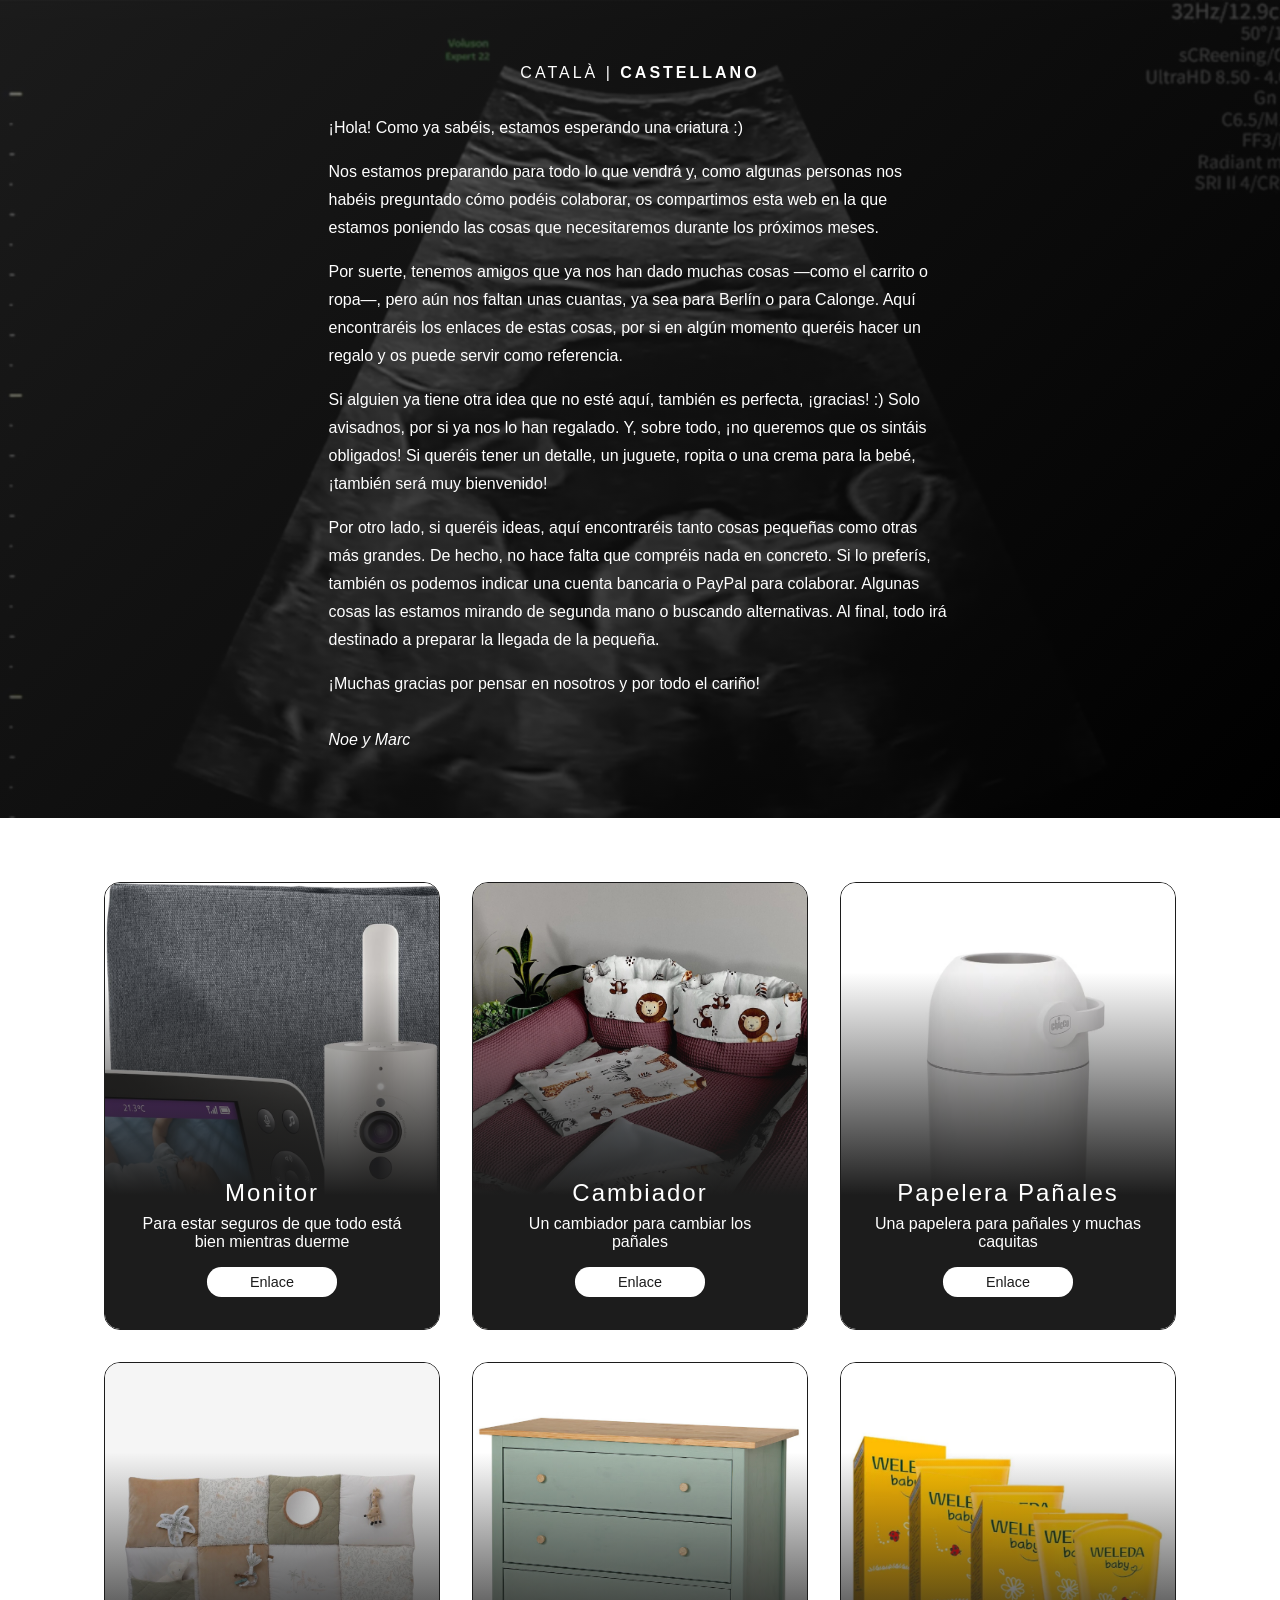
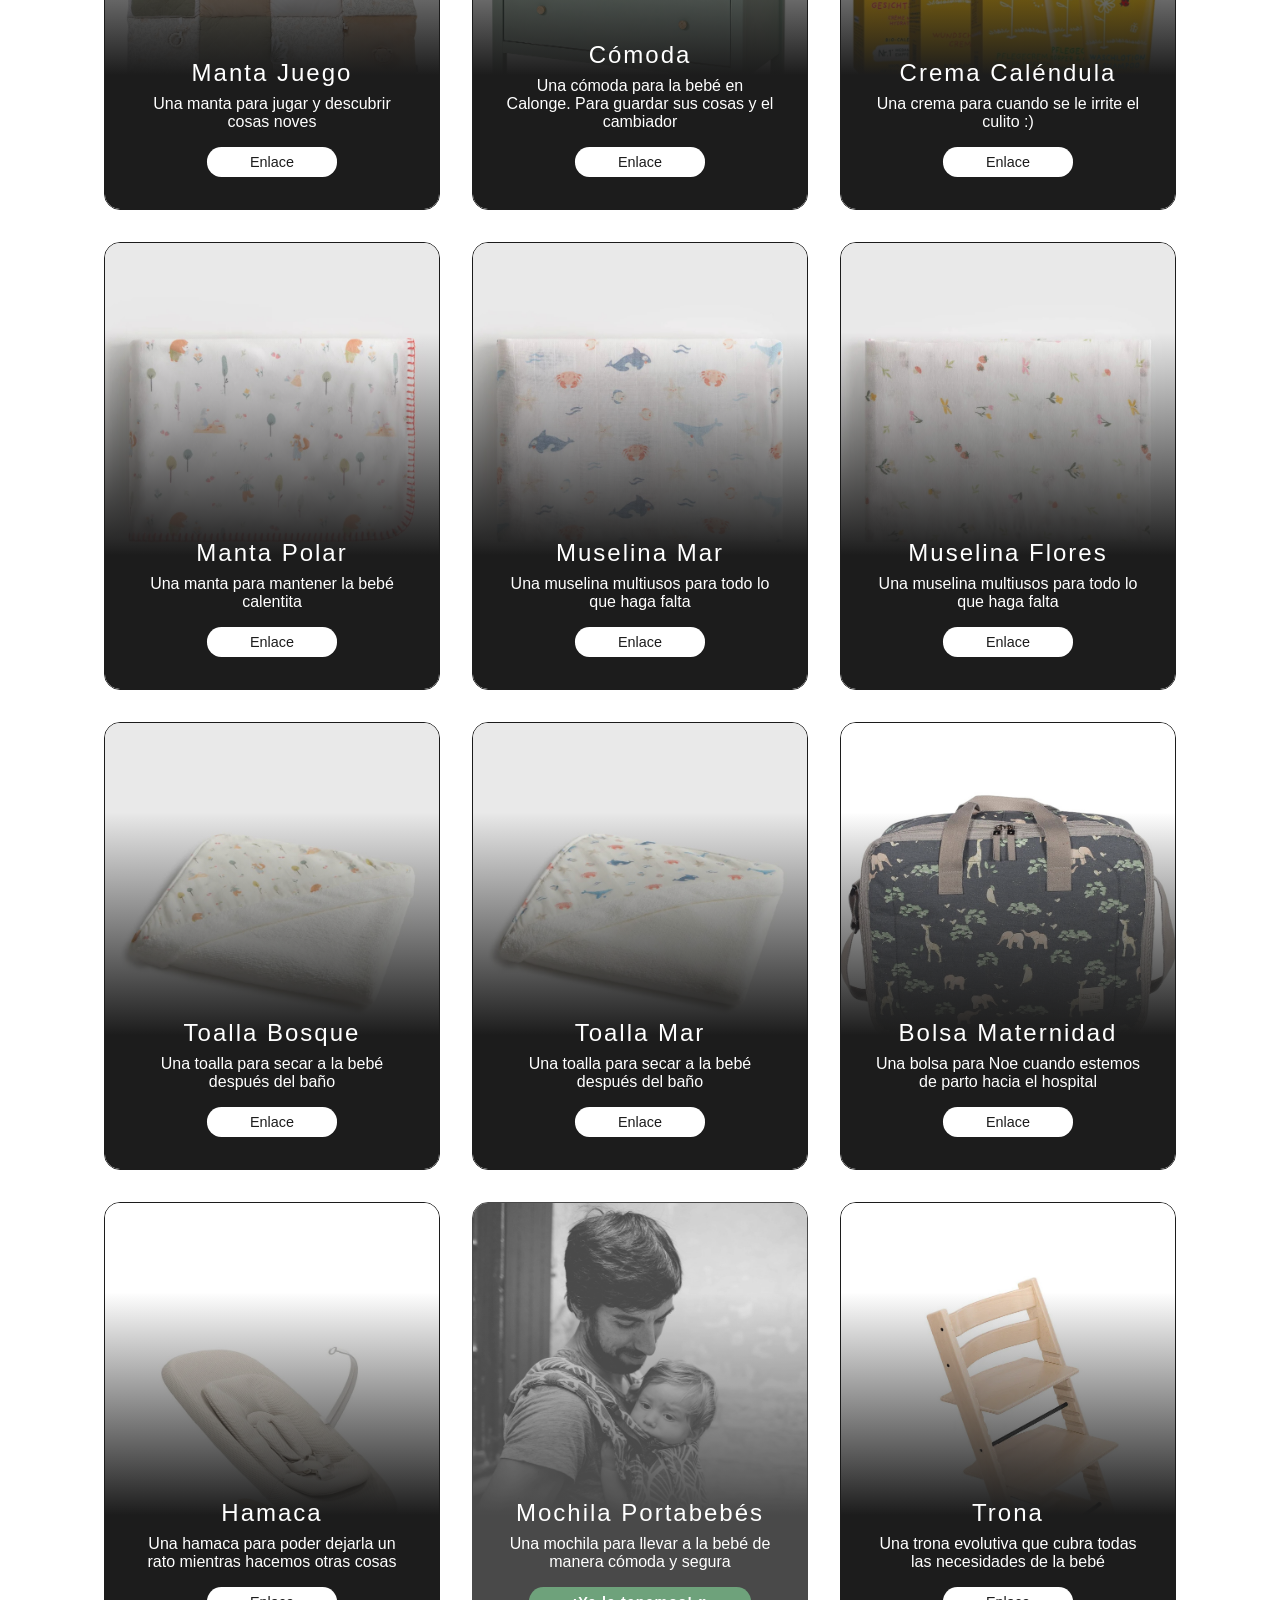
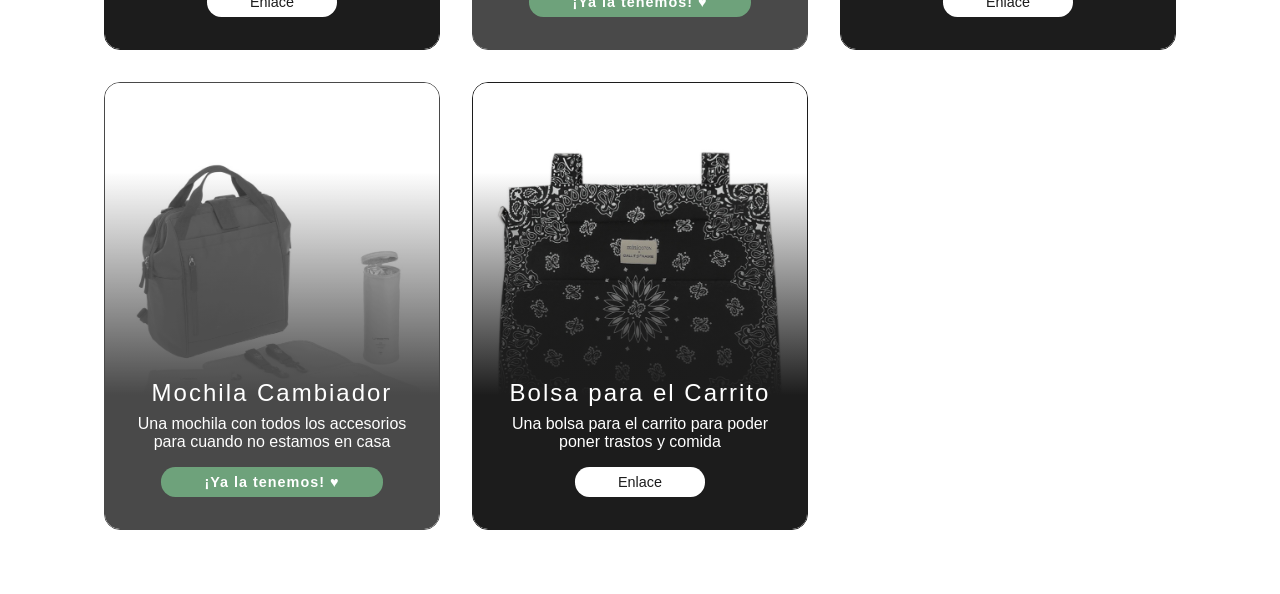
==== es.html @ ebcb917f "feat: tengui motxilla" ====
<!DOCTYPE html>
<html lang="es-ES">

<head>
  <meta charset="UTF-8">
  <meta name="viewport" content="width=device-width, initial-scale=1.0">

  <title>Noe & Marc</title>

  <link rel="stylesheet" href="style.css">
</head>

<body>

  <section class="entrada">
    <div class="text">
      <div class="idioma">
        <a href="index.html">Català</a> |
        <a class="active" href="es.html">Castellano</a>
      </div>
      <p>¡Hola! Como ya sabéis, estamos esperando una criatura :)</p>
      <p>Nos estamos preparando para todo lo que vendrá y, como algunas personas nos habéis preguntado cómo podéis
        colaborar, os compartimos esta web en la que estamos poniendo las cosas que necesitaremos durante los próximos
        meses.</p>
      <p>Por suerte, tenemos amigos que ya nos han dado muchas cosas —como el carrito o ropa—, pero aún nos faltan unas
        cuantas, ya sea para Berlín o para Calonge. Aquí encontraréis los enlaces de estas cosas, por si en algún
        momento queréis hacer un regalo y os puede servir como referencia.</p>
      <p>Si alguien ya tiene otra idea que no esté aquí, también es perfecta, ¡gracias! :) Solo avisadnos, por si ya nos
        lo han regalado. Y, sobre todo, ¡no queremos que os sintáis obligados! Si queréis tener un detalle, un juguete,
        ropita o una crema para la bebé, ¡también será muy bienvenido!</p>
      <p>Por otro lado, si queréis ideas, aquí encontraréis tanto cosas pequeñas como otras más grandes. De hecho, no
        hace falta que compréis nada en concreto. Si lo preferís, también os podemos indicar una cuenta bancaria o
        PayPal para colaborar. Algunas cosas las estamos mirando de segunda mano o buscando alternativas. Al final, todo
        irá destinado a preparar la llegada de la pequeña.</p>
      <p>¡Muchas gracias por pensar en nosotros y por todo el cariño!</p>
      <p>Noe y Marc</p>
    </div>
  </section>

  <section class="productes">

    <div class="tarjeta">
      <img alt="monitor" src="img/monitor.jpg">
      <div class="overlay">
        <h3>Monitor</h3>
        <p>Para estar seguros de que todo está bien mientras duerme</p>
        <a target="_blank" href="https://www.philips.de/c-p/SCD973_26/premium-verbunden-baby-monitor-verbunden">Enlace</a>
      </div>
    </div>

    <div class="tarjeta">
      <img alt="cambiador" src="img/canviadorb.jpg">
      <div class="overlay">
        <h3>Cambiador</h3>
        <p>Un cambiador para cambiar los pañales</p>
        <a target="_blank" href="https://sleepesheep.com/products/changing-mat-set-of-6-elements-zoo-and-blueberry?variant=53112164974925">Enlace</a>
      </div>
    </div>

    <div class="tarjeta">
      <img alt="papelera pañales" src="img/panyals.jpg">
      <div class="overlay">
        <h3>Papelera Pañales</h3>
        <p>Una papelera para pañales y muchas caquitas</p>
        <a target="_blank"
          href="https://www.babyone.de/windeleimer/chicco/windeleimer-odour-off-white/2000572473408.html?StoreID=80">Enlace</a>
      </div>
    </div>

    <div class="tarjeta">
      <img alt="manta juego" src="img/joc.jpg">
      <div class="overlay">
        <h3>Manta Juego</h3>
        <p>Una manta para jugar y descubrir cosas noves</p>
        <a target="_blank" href="https://www.vertbaudet.de/baby-activity-decke-beige-babylon.htm?ProductId=341004136&FiltreCouleur=0821">Enlace</a>
      </div>
    </div>

    <div class="tarjeta">
      <img alt="hemnes" src="img/hemnes.jpg">
      <div class="overlay">
        <h3>Cómoda</h3>
        <p>Una cómoda para la bebé en Calonge. Para guardar sus cosas y el cambiador</p>
        <a target="_blank" href="https://www.ikea.com/es/es/p/hemnes-comoda-3-cajones-verde-grisaceo-tinte-marron-claro-70610738/#content">Enlace</a>
      </div>
    </div>

    <div class="tarjeta">
      <img alt="crema" src="img/crema.jpg">
      <div class="overlay">
        <h3>Crema Caléndula</h3>
        <p>Una crema para cuando se le irrite el culito :)</p>
        <a target="_blank" href="https://www.shop-apotheke.com/baby/8115204/weleda-baby-gesichtscreme-calendula-weleda-baby-wundschutzcreme-calendula-weleda-baby-waschlotion-shampoo-calendula-weleda-baby-pflegecreme-calendula-koerper-gesicht.htm?offerId=COM08115204">Enlace</a>
      </div>
    </div>

    <div class="tarjeta">
      <img alt="manta" src="img/manta.jpg">
      <div class="overlay">
        <h3>Manta Polar</h3>
        <p>Una manta para mantener la bebé calentita</p>
        <a target="_blank" href="https://www.textura-interiors.com/products/plaids-poliester-wopi-blanco-bebe-cama">Enlace</a>
      </div>
    </div>

    <div class="tarjeta">
      <img alt="muselina mar" src="img/muselinamar.jpg">
      <div class="overlay">
        <h3>Muselina Mar</h3>
        <p>Una muselina multiusos para todo lo que haga falta</p>
        <a target="_blank" href="https://www.textura-interiors.com/products/plaids-algodon-sealumu-blanco-bebe-cama">Enlace</a>
      </div>
    </div>

    <div class="tarjeta">
      <img alt="muselina flores" src="img/muselinaflors.jpg">
      <div class="overlay">
        <h3>Muselina Flores</h3>
        <p>Una muselina multiusos para todo lo que haga falta</p>
        <a target="_blank" href="https://www.textura-interiors.com/products/plaids-algodon-wopimu-blanco-bebe-cama">Enlace</a>
      </div>
    </div>

    <div class="tarjeta">
      <img alt="toalla bosque" src="img/tovallolabosc.jpg">
      <div class="overlay">
        <h3>Toalla Bosque</h3>
        <p>Una toalla para secar a la bebé después del baño</p>
        <a target="_blank" href="https://www.textura-interiors.com/products/toalla-bano-algodon-wopi-blanco-bebe-bano">Enlace</a>
      </div>
    </div>

    <div class="tarjeta">
      <img alt="toalla mar" src="img/tovallola.jpg">
      <div class="overlay">
        <h3>Toalla Mar</h3>
        <p>Una toalla para secar a la bebé después del baño</p>
        <a target="_blank" href="https://www.textura-interiors.com/products/toalla-bano-algodon-sealu-blanco-bebe-bano">Enlace</a>
      </div>
    </div>

    <div class="tarjeta">
      <img alt="bolsa maternidad" src="img/maternitat.jpg">
      <div class="overlay">
        <h3>Bolsa Maternidad</h3>
        <p>Una bolsa para Noe cuando estemos de parto hacia el hospital</p>
        <a target="_blank" href="https://www.amazon.es/Walking-maternidad-Organizador-necesiten-36294/dp/B09R4XDYML">Enlace</a>
      </div>
    </div>

    <div class="tarjeta">
      <img alt="hamaca" src="img/gronxador.jpg">
      <div class="overlay">
        <h3>Hamaca</h3>
        <p>Una hamaca para poder dejarla un rato mientras hacemos otras cosas</p>
        <a target="_blank" href="https://www.stokke.com/DEU/de-de/babywippe/yoga-baby-bouncer-swing.html">Enlace</a>
      </div>
    </div>

    <div class="tarjeta tengui">
      <img alt="mochila" src="img/motxilla.jpg">
      <div class="overlay">
        <h3>Mochila Portabebés</h3>
        <p>Una mochila para llevar a la bebé de manera cómoda y segura</p>
        <!-- <a target="_blank" href="https://kangura.com/es/tienda-online/mochilas/mochila-evolutiva-portabebe-neko-smart-baby/mocha-lino">Enlace</a> -->
        <span class="banner">¡Ya la tenemos! ♥</span>
      </div>
    </div>

    <div class="tarjeta">
      <img alt="trona" src="img/cadira.jpg">
      <div class="overlay">
        <h3>Trona</h3>
        <p>Una trona evolutiva que cubra todas las necesidades de la bebé</p>
        <a target="_blank" href="https://www.stokke.com/DEU/de-de/hochstuehle/tripp-trapp/1001.html">Enlace</a>
      </div>
    </div>

    <div class="tarjeta tengui">
      <img alt="cambiador" src="img/canviador.jpg">
      <div class="overlay">
        <h3>Mochila Cambiador</h3>
        <p>Una mochila con todos los accesorios para cuando no estamos en casa</p>
        <!-- <a target="_blank" href="https://www.laessig-fashion.de/wickelrucksack-goldie-up-green-label-schwarz">Enlace</a> -->
        <span class="banner">¡Ya la tenemos! ♥</span>
      </div>
    </div>

    <div class="tarjeta">
      <img alt="bolsa" src="img/bossa.jpg">
      <div class="overlay">
        <h3>Bolsa para el Carrito</h3>
        <p>Una bolsa para el carrito para poder poner trastos y comida</p>
        <a target="_blank" href="https://minicoton.com/ca/collections/icona/products/bossa-icon-negra-3?variant=45215383224510">Enlace</a>
      </div>
    </div>

  </section>

</body>

</html>
---- style.css ----
/* ---------- document ---------- */

* {
  box-sizing: border-box;
  margin: 0;
  padding: 0;
}

/* ---------- cos ---------- */

body {
  font-family: 'Roboto Mono', sans-serif;
  color: #fff;
}

/* ---------- seccions ---------- */

.entrada {
  position: relative;
  min-height: 50vh;
  padding: 2em;
  background-image: url('img/ultraschall.jpg');
  background-position: center;
  background-attachment: fixed;
  background-repeat: no-repeat;
  background-size: cover;
}

@media (min-width: 768px) {
  .entrada {
    padding: 4em;
  }
}

.entrada::before {
  position: absolute;
  top: 0;
  left: 0;
  right: 0;
  bottom: 0;
  content: '';
  background: linear-gradient(135deg, rgba(45, 45, 45, 0.6) 0%, rgba(0, 0, 0, 0.9) 100%);
}

.productes {
  max-width: 1200px;
  padding: 2em;
  display: grid;
  grid-template-columns: repeat(auto-fit, minmax(250px, 1fr));
  margin: 0 auto;
  gap: 2em;
}

@media (min-width: 768px) {
  .productes {
    padding: 4em;
  }
}

/* ---------- idioma ---------- */

.idioma {
  position: relative;
  margin-bottom: 2rem;
  text-align: center;
  letter-spacing: 3px;
  text-transform: uppercase;
}

.idioma a {
  color: #fff;
  text-decoration: none;
  transition: opacity 0.2s ease;
}

.idioma a:hover {
  opacity: 0.7;
}

.active {
  text-decoration: underline;
  font-weight: bold;
}

/* ---------- entrada ---------- */

.text {
  max-width: 70ch;
  margin: 0 auto;
}

.entrada p {
  position: relative;
  margin-bottom: 1rem;
  line-height: 1.75;
}

.entrada p:last-child {
  margin-top: 1.75rem;
  margin-bottom: 0;
  font-style: italic;
}

/* ---------- tarjeta ---------- */

.tarjeta {
  position: relative;
  overflow: hidden;
  border-radius: 1em;
  border: 1px solid #1c1c1c;
  aspect-ratio: 3 / 4;
}

.tarjeta img{
  width: 100%;
  height: 100%;
  object-fit: cover;
  transition: transform 0.5s ease;
}

.tarjeta:hover img {
  transform: scale(1.05);
}

/* ---------- overlay ---------- */

.overlay {
  height: 100%;
  width: 100%;
  background: linear-gradient(transparent 20%, #1c1c1c 70%);
  position: absolute;
  top: 0;
  display: flex;
  align-items: center;
  justify-content: flex-end;
  flex-direction: column;
  padding: 2em;
  text-align: center;
}

.overlay h3 {
  font-weight: 500;
  margin-bottom: .5rem;
  font-size: 1.5rem;
  letter-spacing: 2px;
}

.overlay p {
  margin-bottom: 1rem;
}

.overlay a {
  color: #1c1c1c;
  text-decoration: none;
  font-size: .9rem;
  background: #fff;
  border-radius: 1em;
  padding: .5em 3em;
  transition: background-color 0.3s ease, transform 0.2s ease;
}

.overlay a:hover {
  background-color: #e0e0e0;
  transform: translateY(-2px);
}

/* ---------- tengui ---------- */

.tarjeta.tengui {
  opacity: 0.8;
}

.tarjeta.tengui img {
  filter: grayscale(100%);
}

.tarjeta.tengui:hover img {
  transform: none; 
}

.overlay .banner {
  color: #fff;
  font-size: .9rem;
  background: #4a8c5b;
  border-radius: 1em;
  padding: .5em 3em;
  font-weight: bold;
  letter-spacing: 1px;
  cursor: default;
}
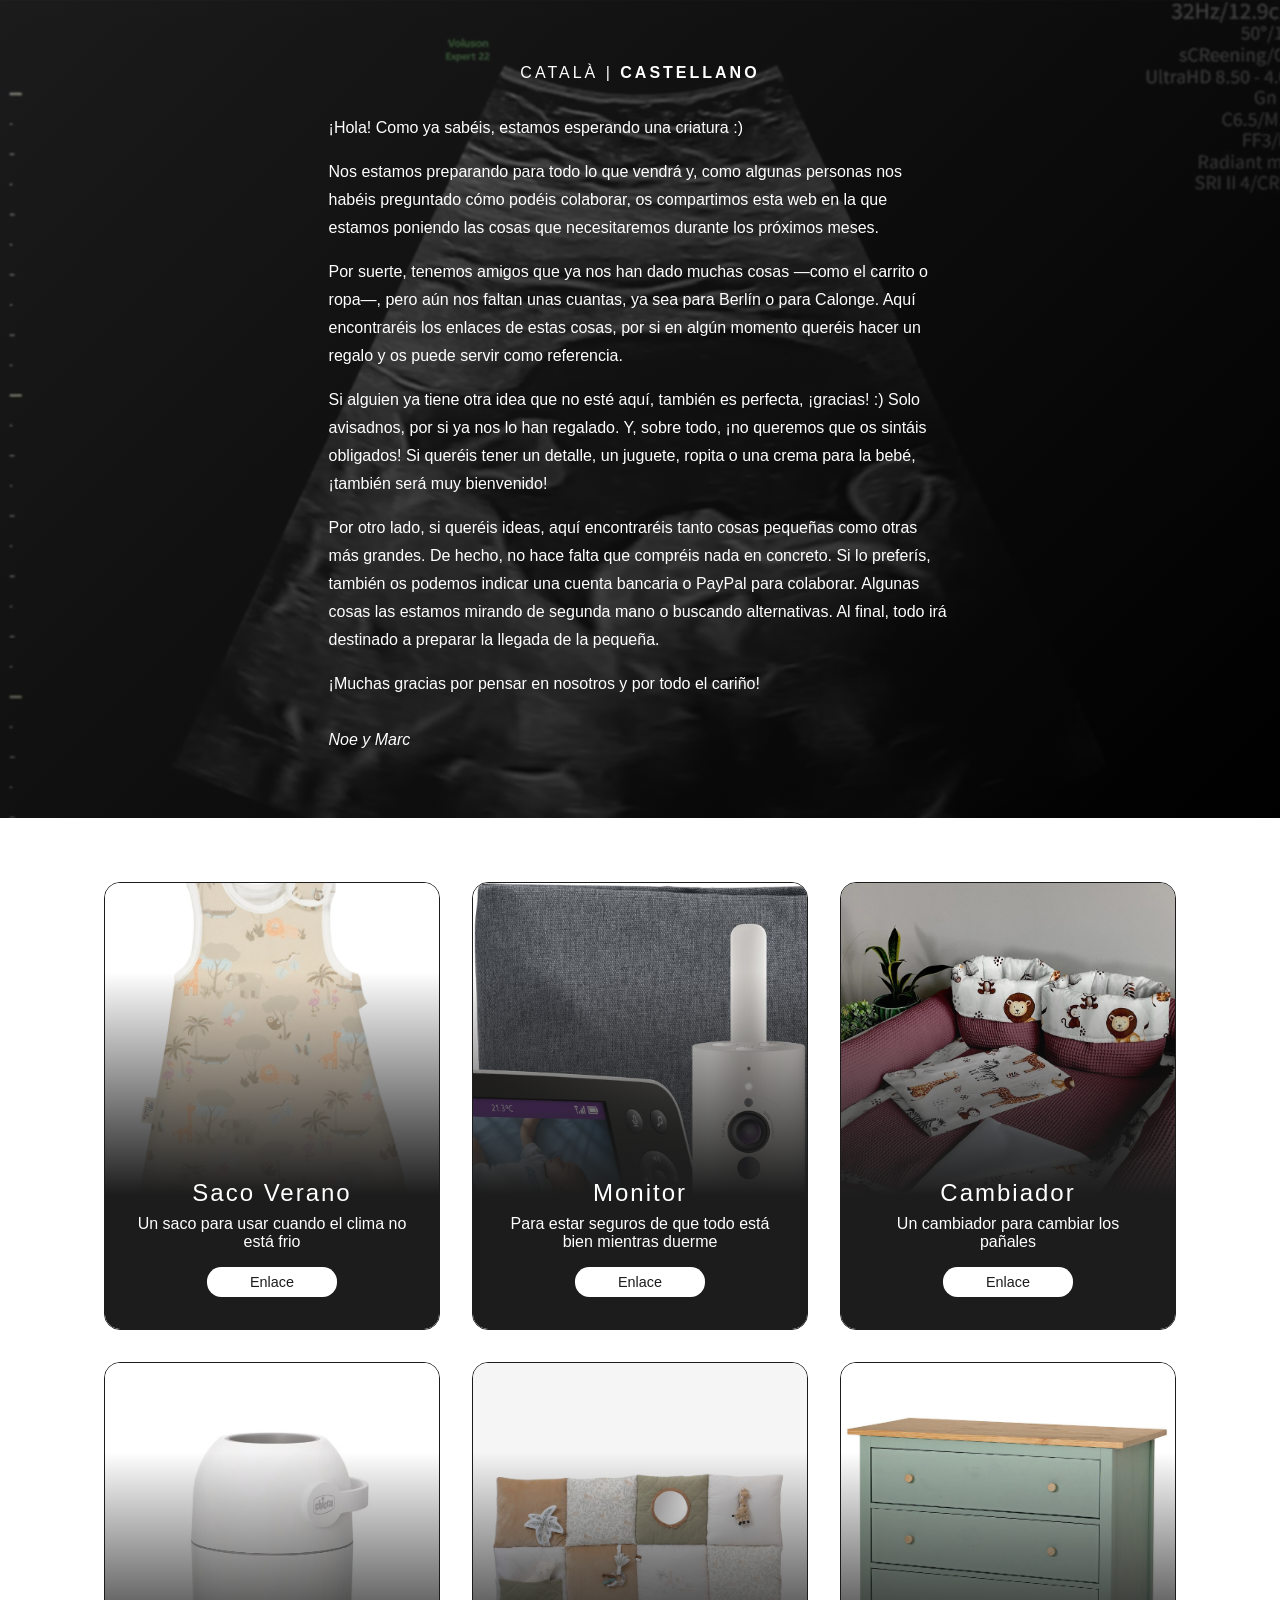
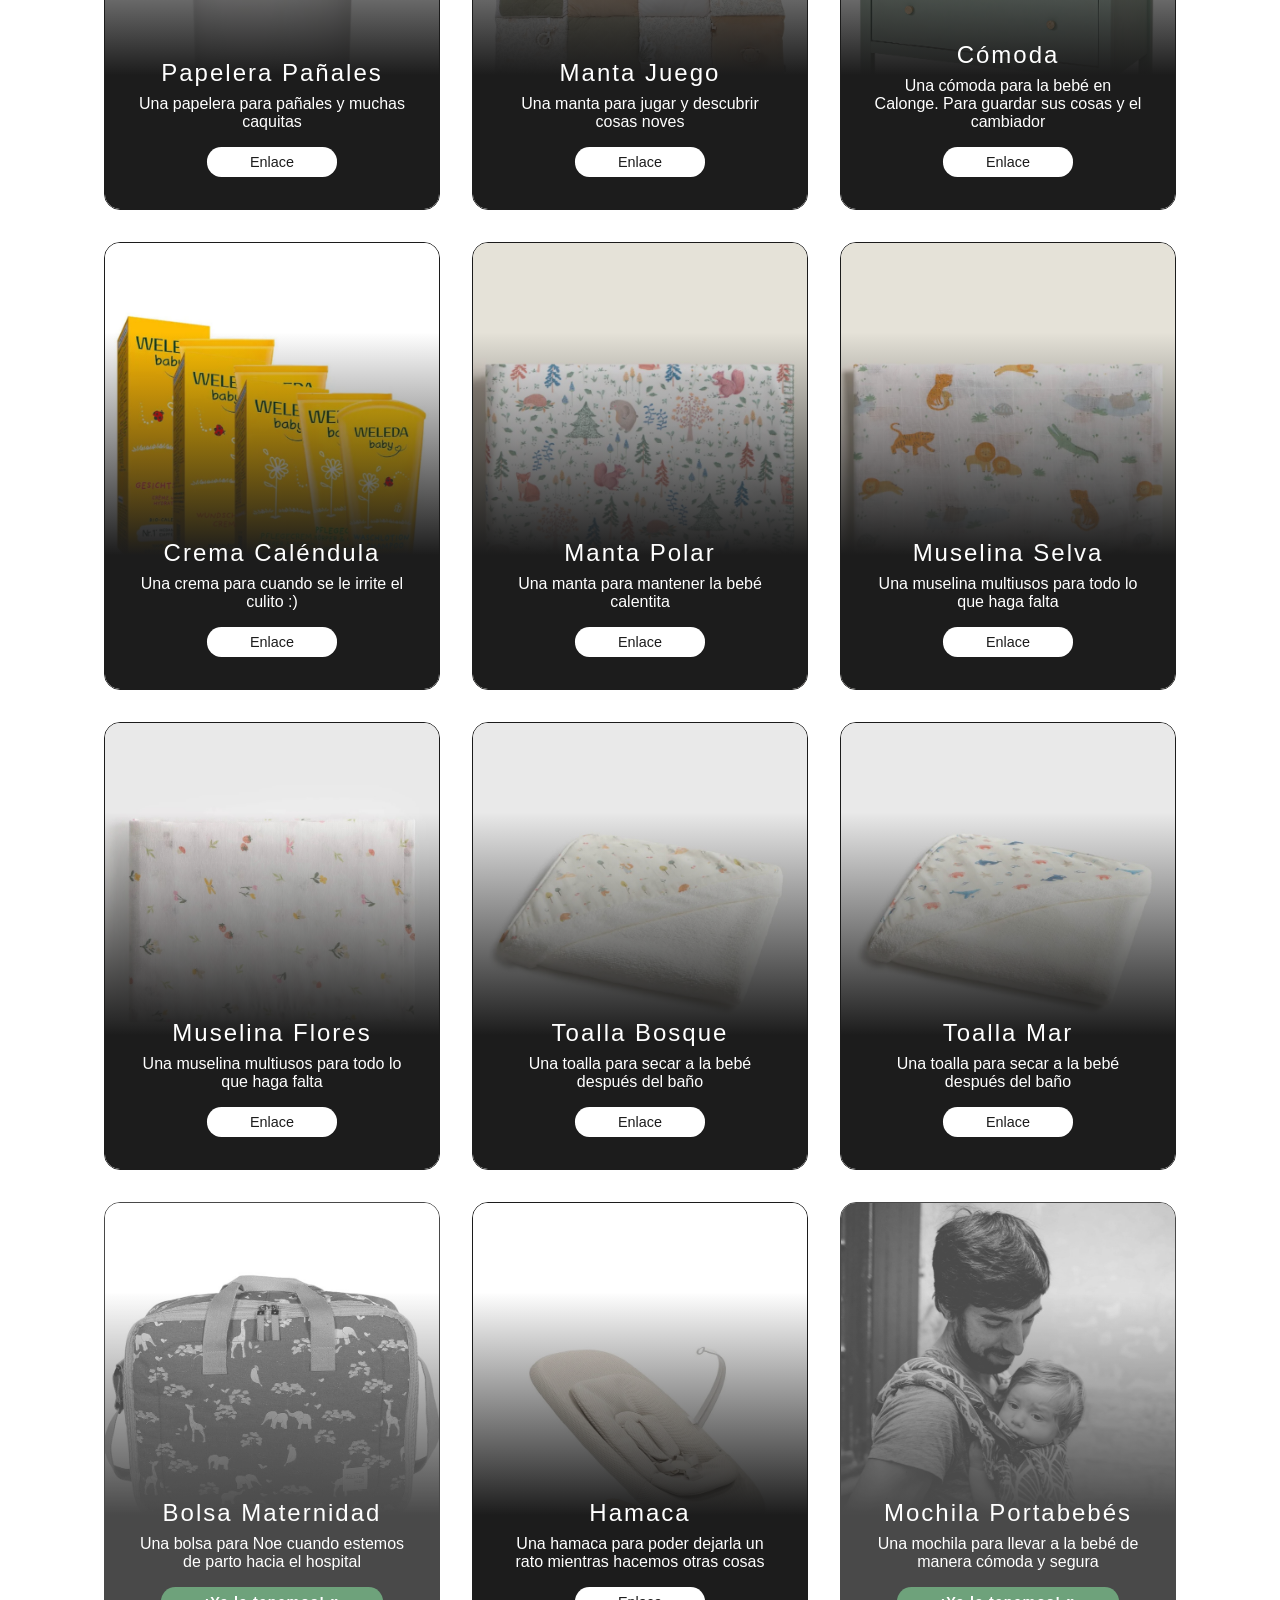
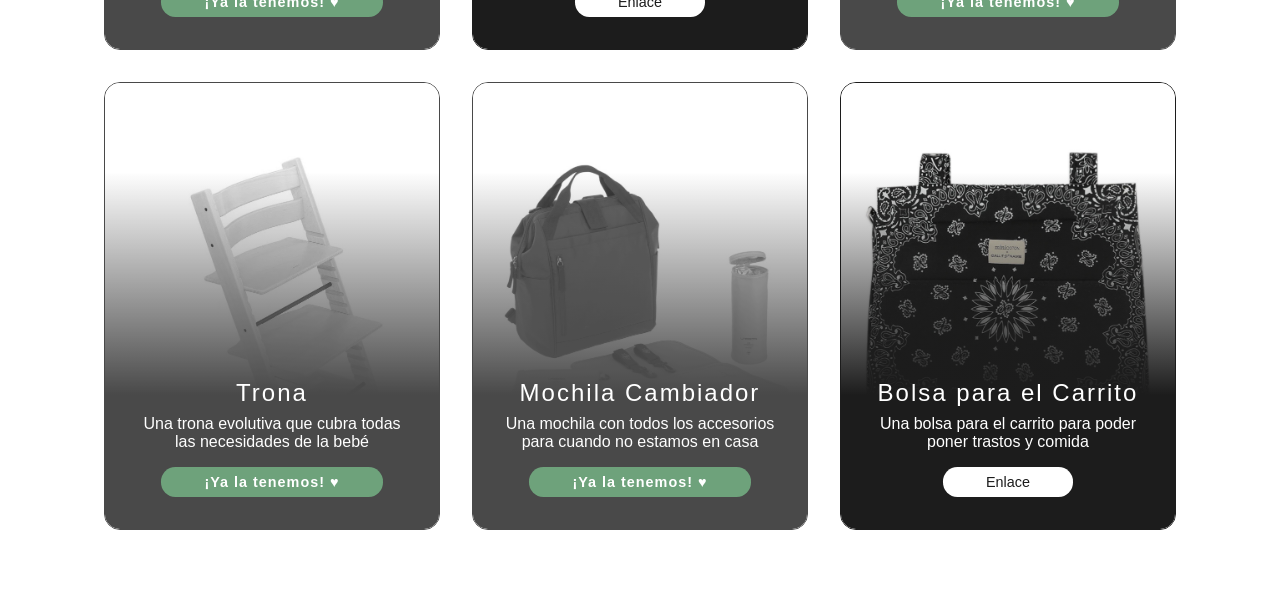
==== commit 9c150f62: "feat: afegeix sac" ====
--- a/es.html
+++ b/es.html
@@ -40,11 +40,21 @@
   <section class="productes">
 
     <div class="tarjeta">
+      <img alt="monitor" src="img/sac.jpg">
+      <div class="overlay">
+        <h3>Saco Verano</h3>
+        <p>Un saco para usar cuando el clima no está frio</p>
+        <a target="_blank" href="https://www.alvi.de/products/baby-maxime-jungle?variant=51499314282837">Enlace</a>
+      </div>
+    </div>
+
+    <div class="tarjeta">
       <img alt="monitor" src="img/monitor.jpg">
       <div class="overlay">
         <h3>Monitor</h3>
         <p>Para estar seguros de que todo está bien mientras duerme</p>
-        <a target="_blank" href="https://www.philips.de/c-p/SCD973_26/premium-verbunden-baby-monitor-verbunden">Enlace</a>
+        <a target="_blank"
+          href="https://www.philips.de/c-p/SCD973_26/premium-verbunden-baby-monitor-verbunden">Enlace</a>
       </div>
     </div>
 
@@ -53,7 +63,8 @@
       <div class="overlay">
         <h3>Cambiador</h3>
         <p>Un cambiador para cambiar los pañales</p>
-        <a target="_blank" href="https://sleepesheep.com/products/changing-mat-set-of-6-elements-zoo-and-blueberry?variant=53112164974925">Enlace</a>
+        <a target="_blank"
+          href="https://sleepesheep.com/products/changing-mat-set-of-6-elements-zoo-and-blueberry?variant=53112164974925">Enlace</a>
       </div>
     </div>
 
@@ -72,7 +83,8 @@
       <div class="overlay">
         <h3>Manta Juego</h3>
         <p>Una manta para jugar y descubrir cosas noves</p>
-        <a target="_blank" href="https://www.vertbaudet.de/baby-activity-decke-beige-babylon.htm?ProductId=341004136&FiltreCouleur=0821">Enlace</a>
+        <a target="_blank"
+          href="https://www.vertbaudet.de/baby-activity-decke-beige-babylon.htm?ProductId=341004136&FiltreCouleur=0821">Enlace</a>
       </div>
     </div>
 
@@ -81,7 +93,8 @@
       <div class="overlay">
         <h3>Cómoda</h3>
         <p>Una cómoda para la bebé en Calonge. Para guardar sus cosas y el cambiador</p>
-        <a target="_blank" href="https://www.ikea.com/es/es/p/hemnes-comoda-3-cajones-verde-grisaceo-tinte-marron-claro-70610738/#content">Enlace</a>
+        <a target="_blank"
+          href="https://www.ikea.com/es/es/p/hemnes-comoda-3-cajones-verde-grisaceo-tinte-marron-claro-70610738/#content">Enlace</a>
       </div>
     </div>
 
@@ -90,7 +103,8 @@
       <div class="overlay">
         <h3>Crema Caléndula</h3>
         <p>Una crema para cuando se le irrite el culito :)</p>
-        <a target="_blank" href="https://www.shop-apotheke.com/baby/8115204/weleda-baby-gesichtscreme-calendula-weleda-baby-wundschutzcreme-calendula-weleda-baby-waschlotion-shampoo-calendula-weleda-baby-pflegecreme-calendula-koerper-gesicht.htm?offerId=COM08115204">Enlace</a>
+        <a target="_blank"
+          href="https://www.shop-apotheke.com/baby/8115204/weleda-baby-gesichtscreme-calendula-weleda-baby-wundschutzcreme-calendula-weleda-baby-waschlotion-shampoo-calendula-weleda-baby-pflegecreme-calendula-koerper-gesicht.htm?offerId=COM08115204">Enlace</a>
       </div>
     </div>
 
@@ -99,16 +113,18 @@
       <div class="overlay">
         <h3>Manta Polar</h3>
         <p>Una manta para mantener la bebé calentita</p>
-        <a target="_blank" href="https://www.textura-interiors.com/products/plaids-poliester-wopi-blanco-bebe-cama">Enlace</a>
+        <a target="_blank"
+          href="https://www.textura-interiors.com/products/plaids-poliester-bosqui-blanco-bebe-cama">Enlace</a>
       </div>
     </div>
 
     <div class="tarjeta">
       <img alt="muselina mar" src="img/muselinamar.jpg">
       <div class="overlay">
-        <h3>Muselina Mar</h3>
+        <h3>Muselina Selva</h3>
         <p>Una muselina multiusos para todo lo que haga falta</p>
-        <a target="_blank" href="https://www.textura-interiors.com/products/plaids-algodon-sealumu-blanco-bebe-cama">Enlace</a>
+        <a target="_blank"
+          href="https://www.textura-interiors.com/products/plaids-algodon-junomu-blanco-bebe-cama">Enlace</a>
       </div>
     </div>
 
@@ -117,7 +133,8 @@
       <div class="overlay">
         <h3>Muselina Flores</h3>
         <p>Una muselina multiusos para todo lo que haga falta</p>
-        <a target="_blank" href="https://www.textura-interiors.com/products/plaids-algodon-wopimu-blanco-bebe-cama">Enlace</a>
+        <a target="_blank"
+          href="https://www.textura-interiors.com/products/plaids-algodon-wopimu-blanco-bebe-cama">Enlace</a>
       </div>
     </div>
 
@@ -126,7 +143,8 @@
       <div class="overlay">
         <h3>Toalla Bosque</h3>
         <p>Una toalla para secar a la bebé después del baño</p>
-        <a target="_blank" href="https://www.textura-interiors.com/products/toalla-bano-algodon-wopi-blanco-bebe-bano">Enlace</a>
+        <a target="_blank"
+          href="https://www.textura-interiors.com/products/toalla-bano-algodon-wopi-blanco-bebe-bano">Enlace</a>
       </div>
     </div>
 
@@ -135,16 +153,18 @@
       <div class="overlay">
         <h3>Toalla Mar</h3>
         <p>Una toalla para secar a la bebé después del baño</p>
-        <a target="_blank" href="https://www.textura-interiors.com/products/toalla-bano-algodon-sealu-blanco-bebe-bano">Enlace</a>
-      </div>
-    </div>
-
-    <div class="tarjeta">
+        <a target="_blank"
+          href="https://www.textura-interiors.com/products/toalla-bano-algodon-sealu-blanco-bebe-bano">Enlace</a>
+      </div>
+    </div>
+
+    <div class="tarjeta tengui">
       <img alt="bolsa maternidad" src="img/maternitat.jpg">
       <div class="overlay">
         <h3>Bolsa Maternidad</h3>
         <p>Una bolsa para Noe cuando estemos de parto hacia el hospital</p>
-        <a target="_blank" href="https://www.amazon.es/Walking-maternidad-Organizador-necesiten-36294/dp/B09R4XDYML">Enlace</a>
+        <!-- <a target="_blank" href="https://www.amazon.es/Walking-maternidad-Organizador-necesiten-36294/dp/B09R4XDYML">Enlace</a> -->
+        <span class="banner">¡Ya la tenemos! ♥</span>
       </div>
     </div>
 
@@ -167,12 +187,13 @@
       </div>
     </div>
 
-    <div class="tarjeta">
+    <div class="tarjeta tengui">
       <img alt="trona" src="img/cadira.jpg">
       <div class="overlay">
         <h3>Trona</h3>
         <p>Una trona evolutiva que cubra todas las necesidades de la bebé</p>
-        <a target="_blank" href="https://www.stokke.com/DEU/de-de/hochstuehle/tripp-trapp/1001.html">Enlace</a>
+        <!-- <a target="_blank" href="https://www.stokke.com/DEU/de-de/hochstuehle/tripp-trapp/1001.html">Enlace</a> -->
+        <span class="banner">¡Ya la tenemos! ♥</span>
       </div>
     </div>
 
@@ -191,7 +212,8 @@
       <div class="overlay">
         <h3>Bolsa para el Carrito</h3>
         <p>Una bolsa para el carrito para poder poner trastos y comida</p>
-        <a target="_blank" href="https://minicoton.com/ca/collections/icona/products/bossa-icon-negra-3?variant=45215383224510">Enlace</a>
+        <a target="_blank"
+          href="https://minicoton.com/ca/collections/icona/products/bossa-icon-negra-3?variant=45215383224510">Enlace</a>
       </div>
     </div>
 
@@ -199,4 +221,4 @@
 
 </body>
 
-</html>
+</html>
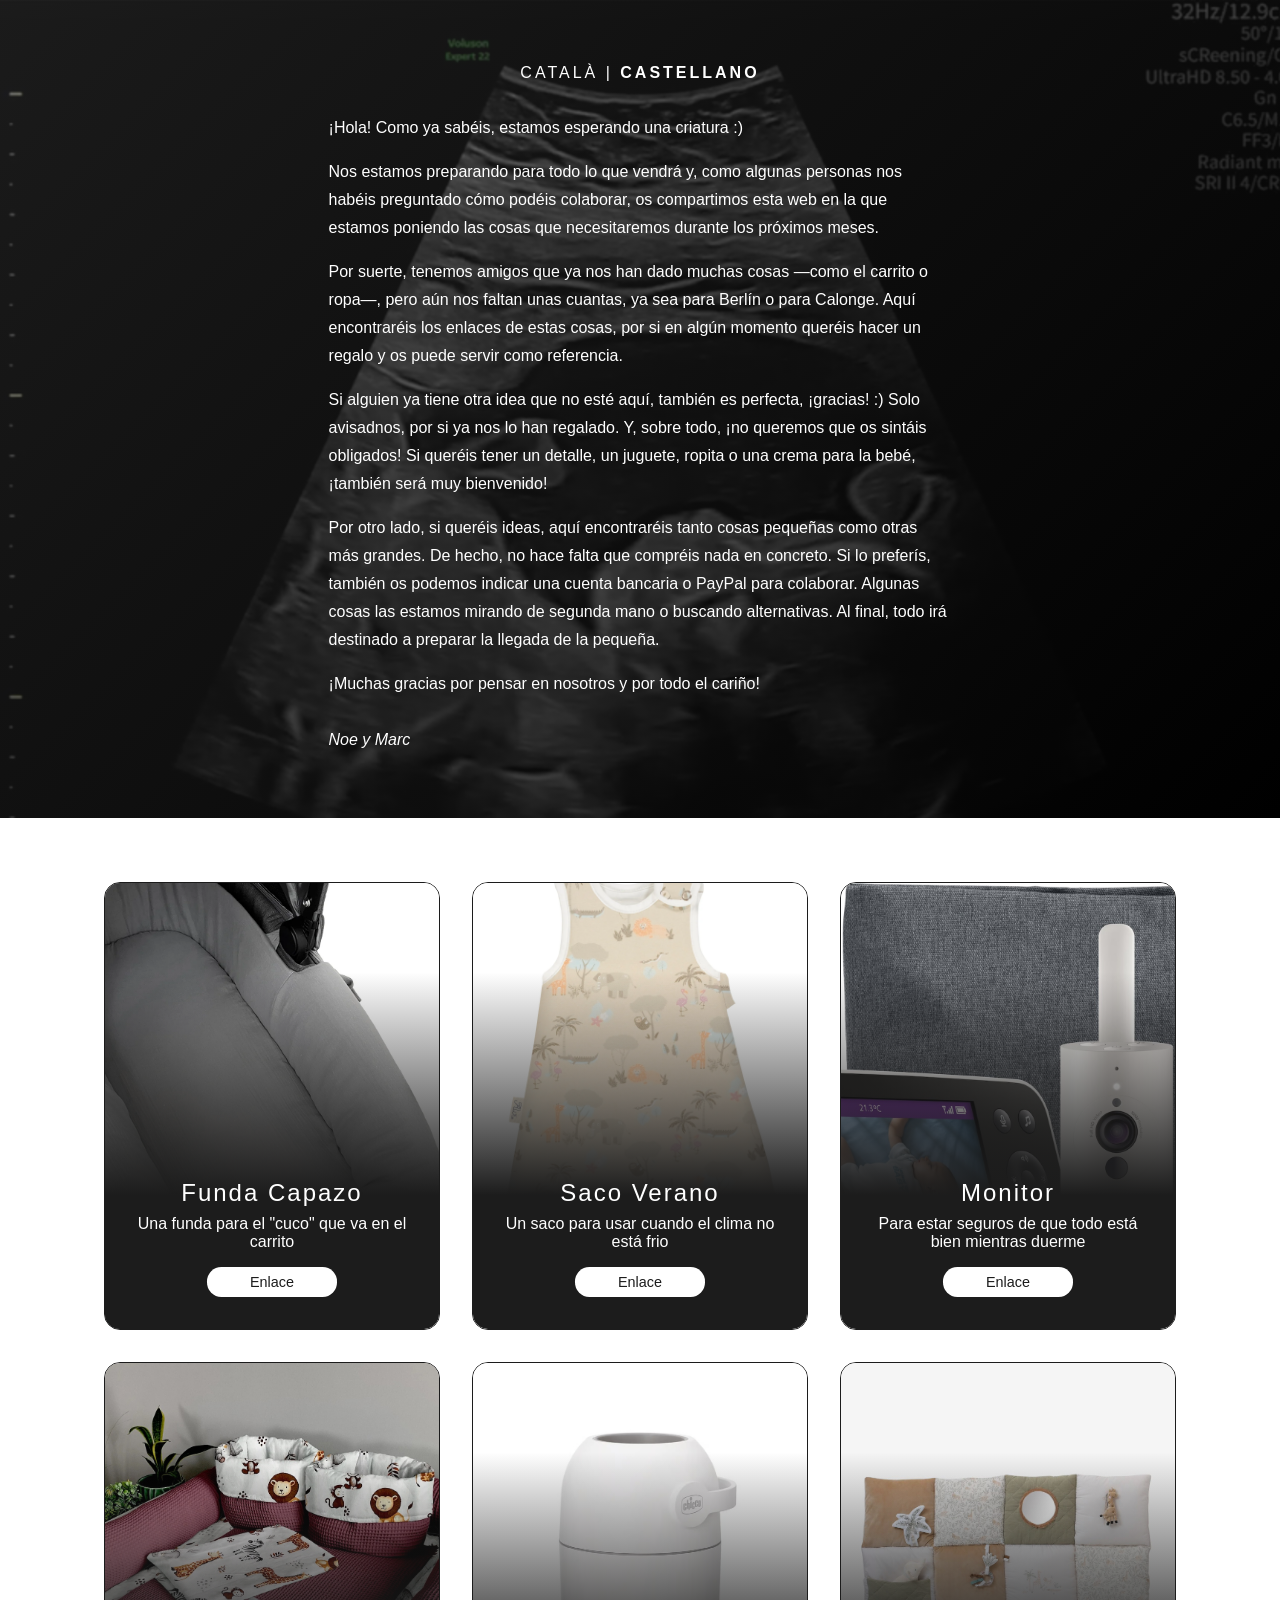
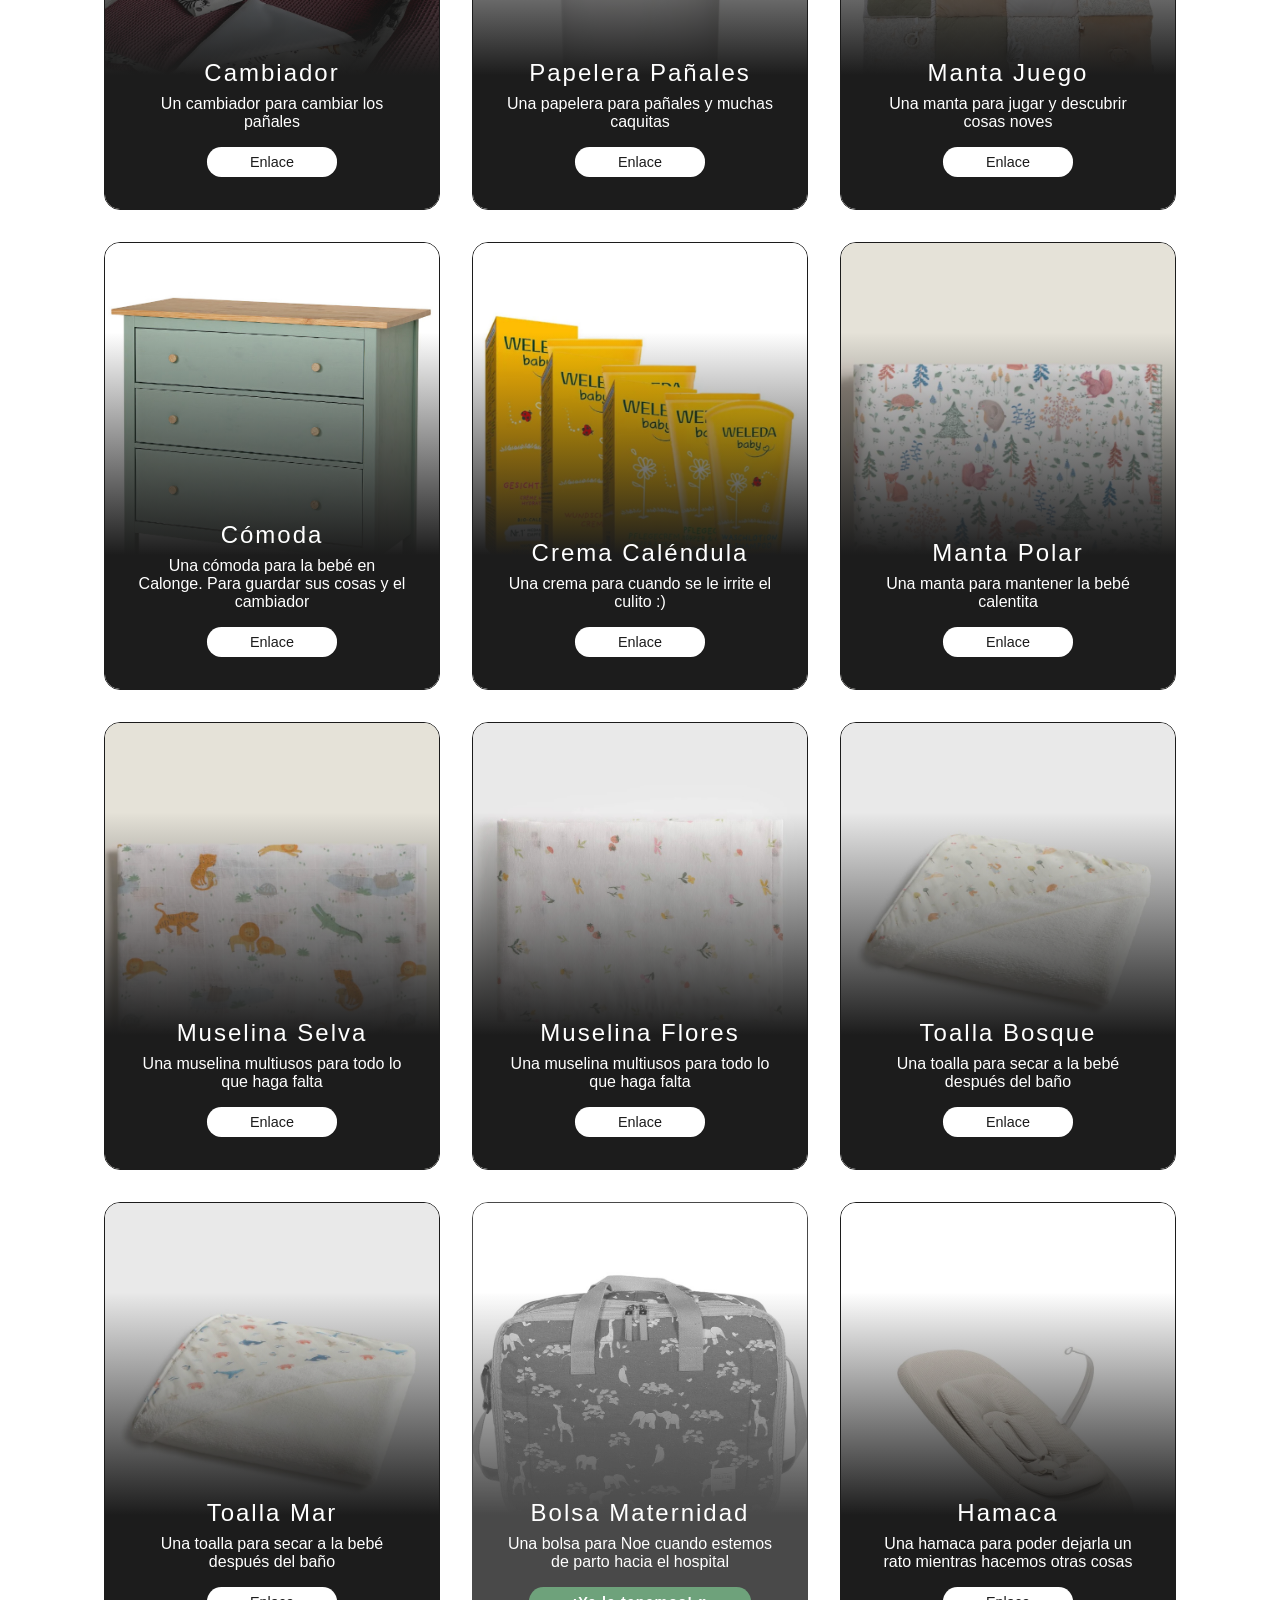
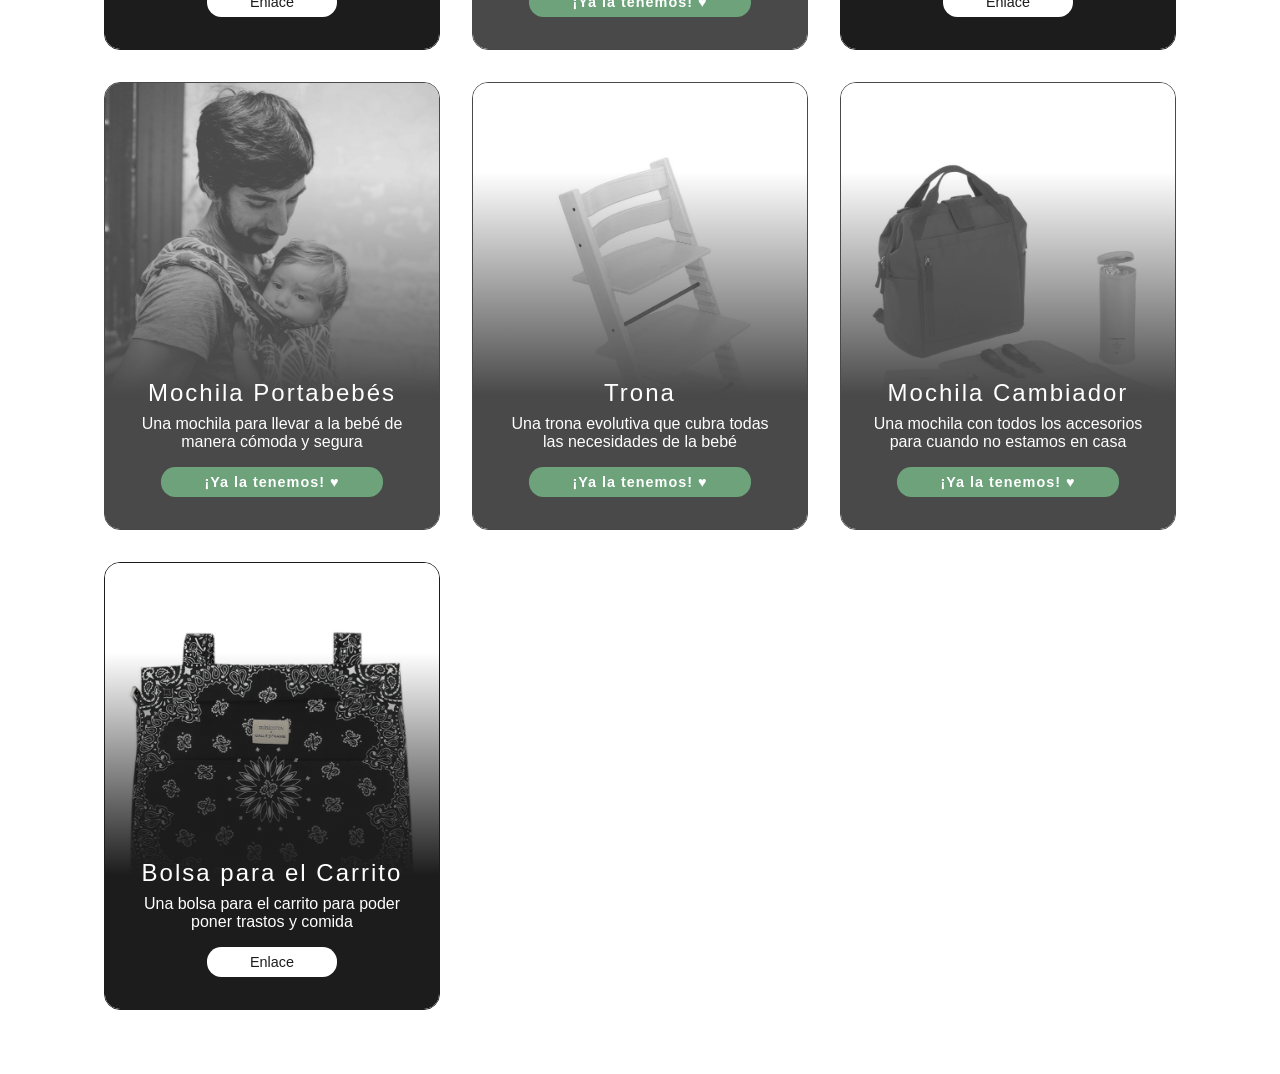
==== commit d5ddd9c9: "feat: afegeix funda cuco" ====
--- a/es.html
+++ b/es.html
@@ -40,6 +40,16 @@
   <section class="productes">
 
     <div class="tarjeta">
+      <img alt="funda" src="img/funda.jpg">
+      <div class="overlay">
+        <h3>Funda Capazo</h3>
+        <p>Una funda para el "cuco" que va en el carrito</p>
+        <a target="_blank"
+          href="https://minicoton.com/ca/products/funda-capazo-cybex-priam-blau-polsegos?pr_prod_strat=e5_desc&pr_rec_id=314387182&pr_rec_pid=8526812414142&pr_ref_pid=8526823751870&pr_seq=uniform&variant=45215392628926">Enlace</a>
+      </div>
+    </div>
+
+    <div class="tarjeta">
       <img alt="monitor" src="img/sac.jpg">
       <div class="overlay">
         <h3>Saco Verano</h3>
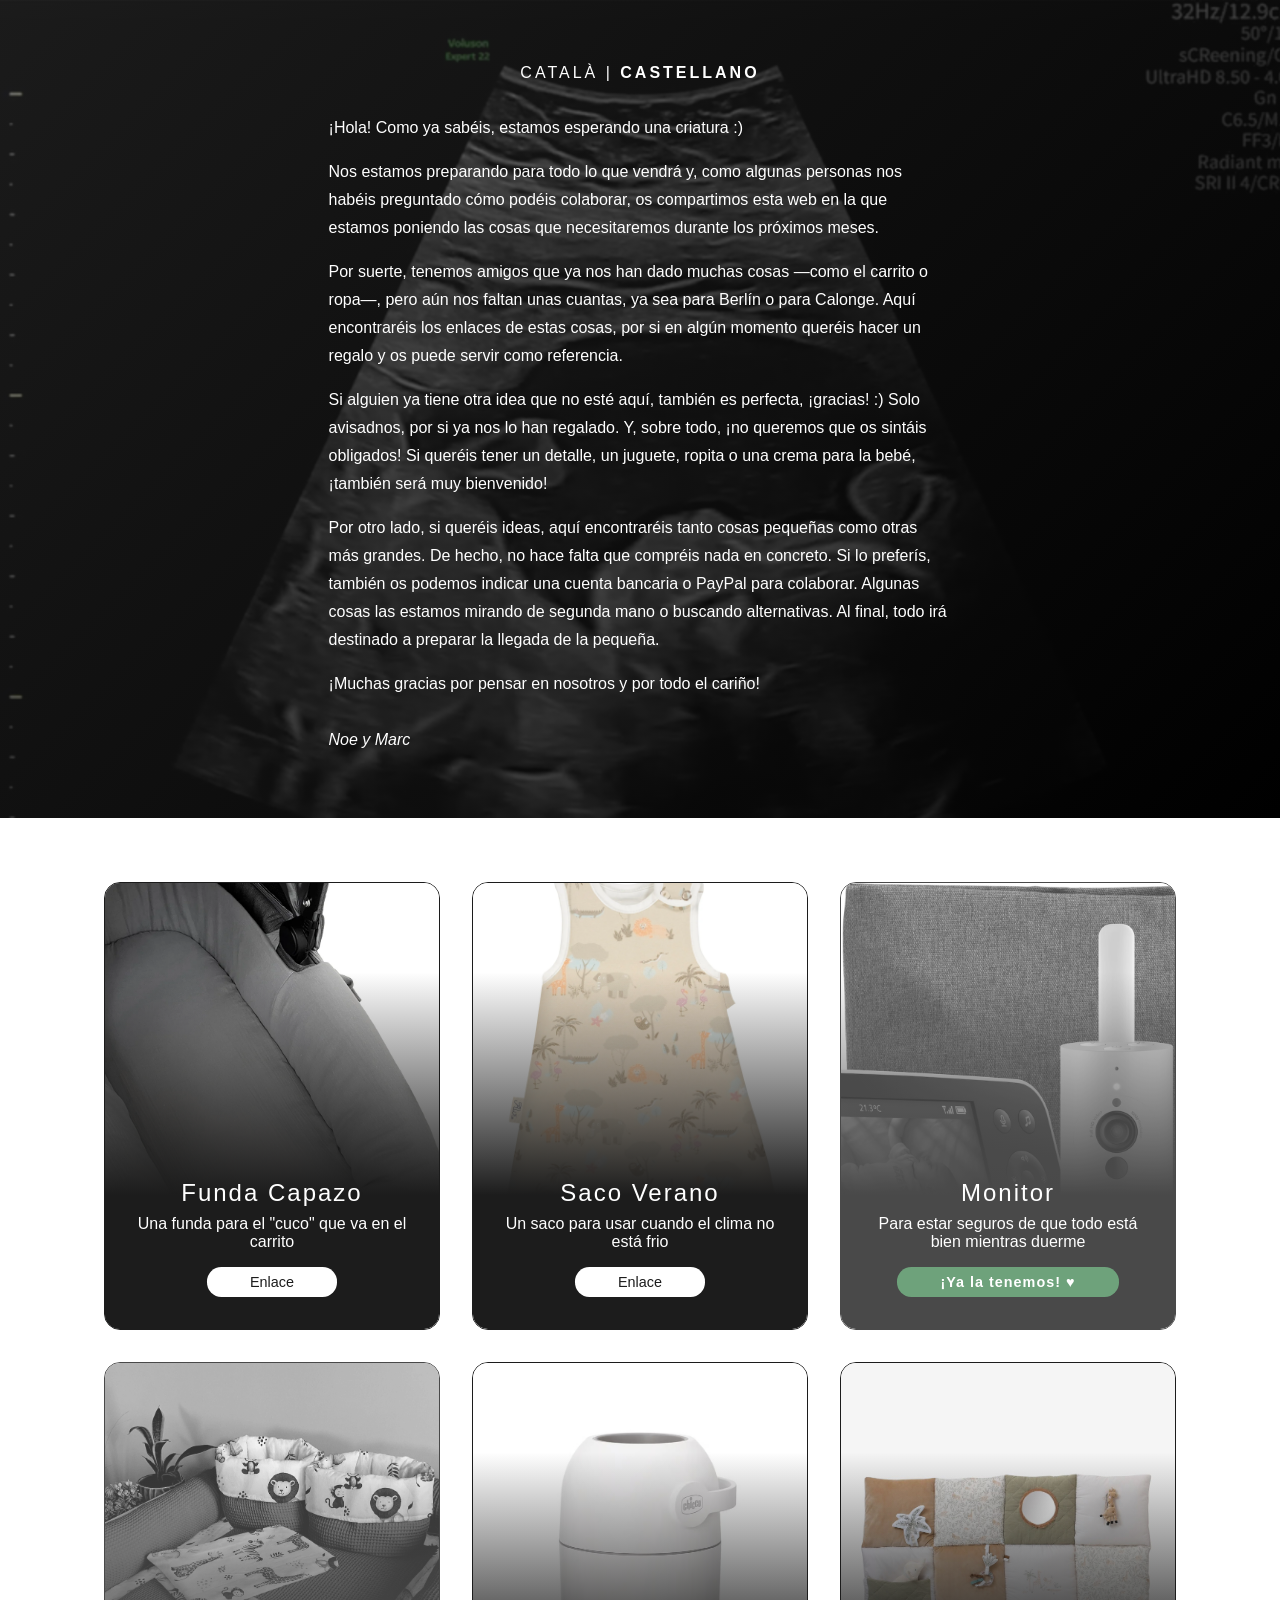
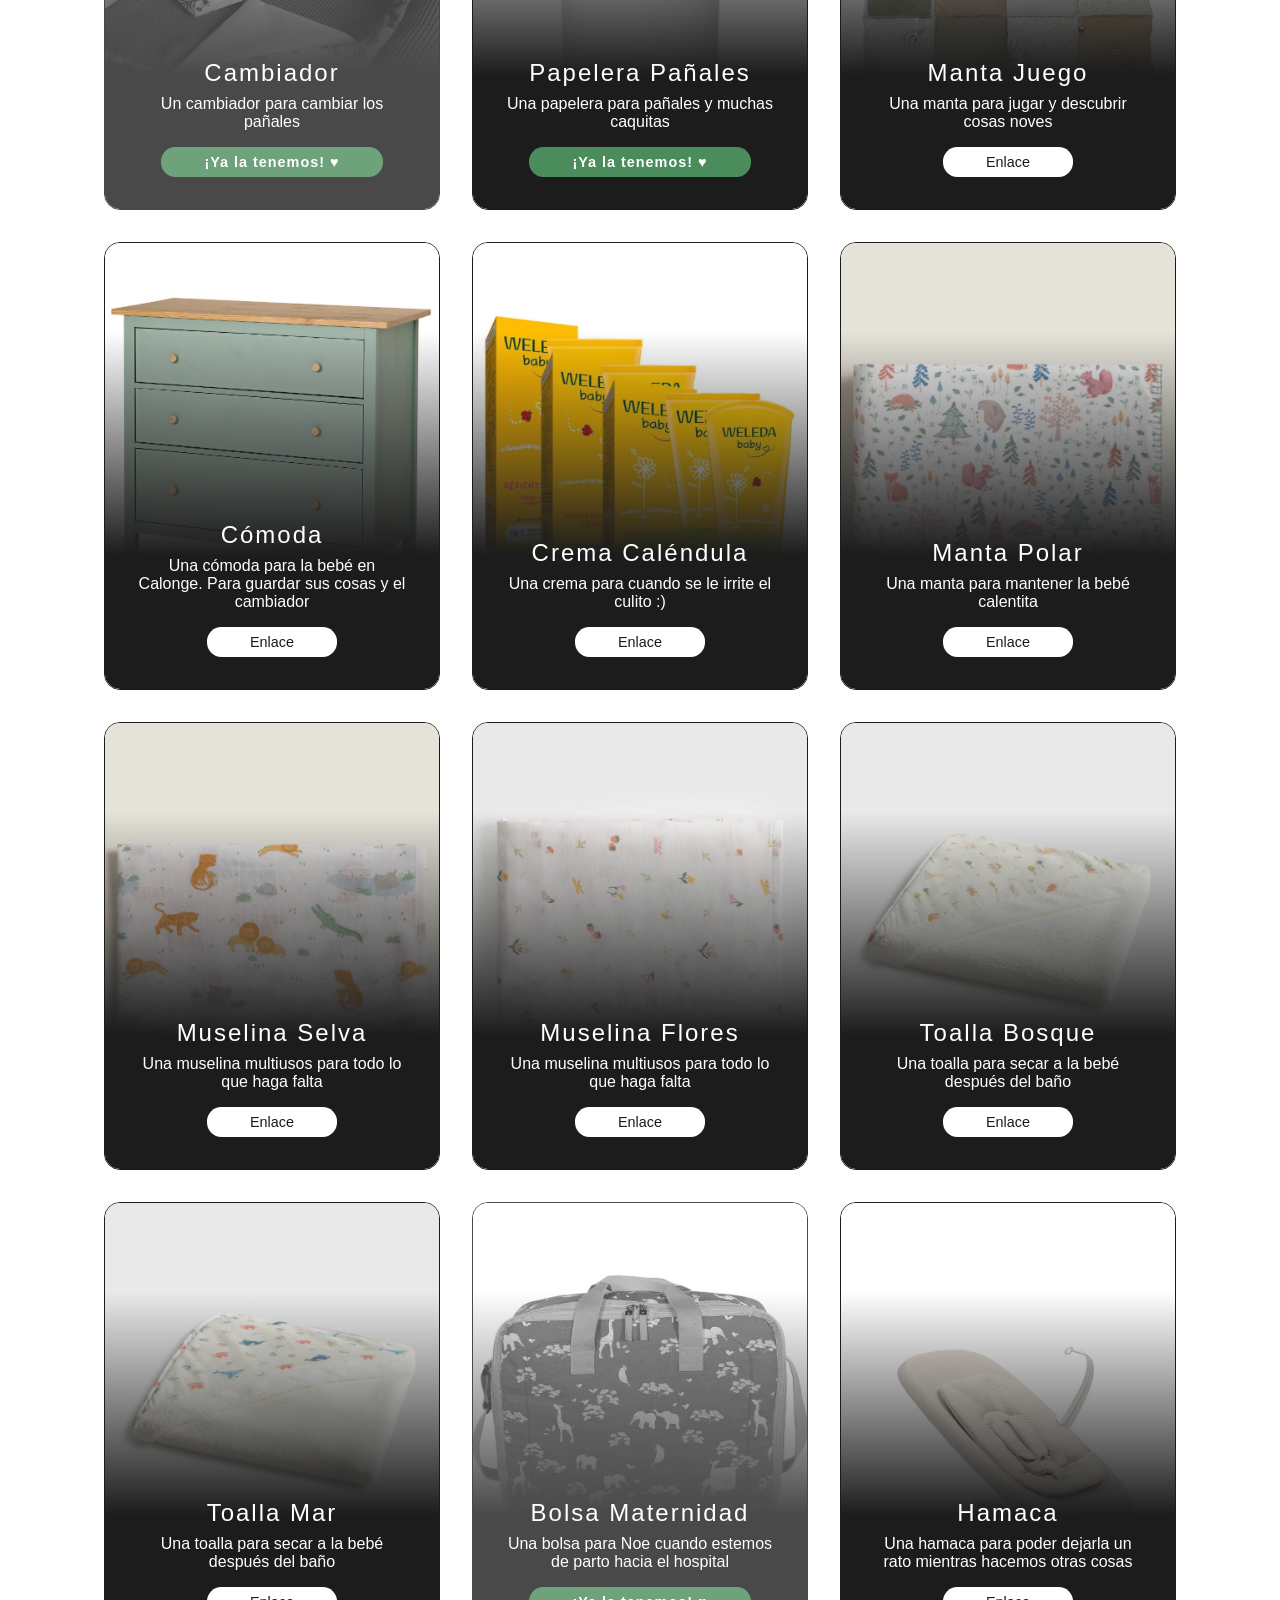
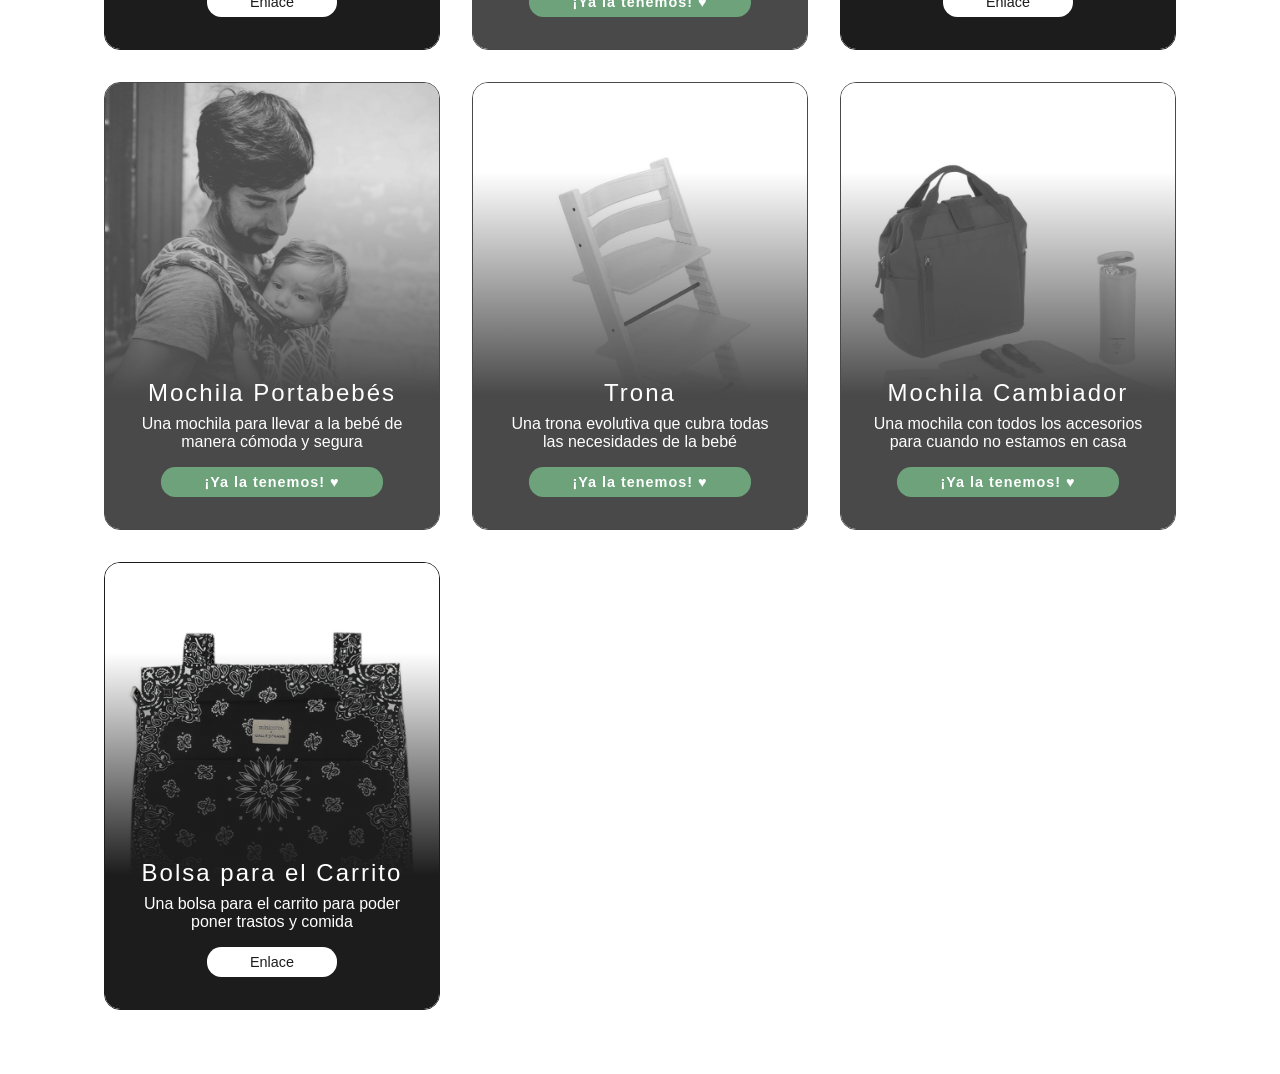
==== commit 61031aec: "feat: actualitza tenguis" ====
--- a/es.html
+++ b/es.html
@@ -58,23 +58,25 @@
       </div>
     </div>
 
-    <div class="tarjeta">
+    <div class="tarjeta tengui">
       <img alt="monitor" src="img/monitor.jpg">
       <div class="overlay">
         <h3>Monitor</h3>
         <p>Para estar seguros de que todo está bien mientras duerme</p>
-        <a target="_blank"
-          href="https://www.philips.de/c-p/SCD973_26/premium-verbunden-baby-monitor-verbunden">Enlace</a>
-      </div>
-    </div>
-
-    <div class="tarjeta">
+        <!-- <a target="_blank"
+          href="https://www.philips.de/c-p/SCD973_26/premium-verbunden-baby-monitor-verbunden">Enlace</a> -->
+        <span class="banner">¡Ya la tenemos! ♥</span>
+      </div>
+    </div>
+
+    <div class="tarjeta tengui">
       <img alt="cambiador" src="img/canviadorb.jpg">
       <div class="overlay">
         <h3>Cambiador</h3>
         <p>Un cambiador para cambiar los pañales</p>
-        <a target="_blank"
-          href="https://sleepesheep.com/products/changing-mat-set-of-6-elements-zoo-and-blueberry?variant=53112164974925">Enlace</a>
+        <!-- <a target="_blank"
+          href="https://sleepesheep.com/products/changing-mat-set-of-6-elements-zoo-and-blueberry?variant=53112164974925">Enlace</a> -->
+        <span class="banner">¡Ya la tenemos! ♥</span>
       </div>
     </div>
 
@@ -83,8 +85,9 @@
       <div class="overlay">
         <h3>Papelera Pañales</h3>
         <p>Una papelera para pañales y muchas caquitas</p>
-        <a target="_blank"
-          href="https://www.babyone.de/windeleimer/chicco/windeleimer-odour-off-white/2000572473408.html?StoreID=80">Enlace</a>
+        <!-- <a target="_blank"
+          href="https://www.babyone.de/windeleimer/chicco/windeleimer-odour-off-white/2000572473408.html?StoreID=80">Enlace</a> -->
+        <span class="banner">¡Ya la tenemos! ♥</span>
       </div>
     </div>
 
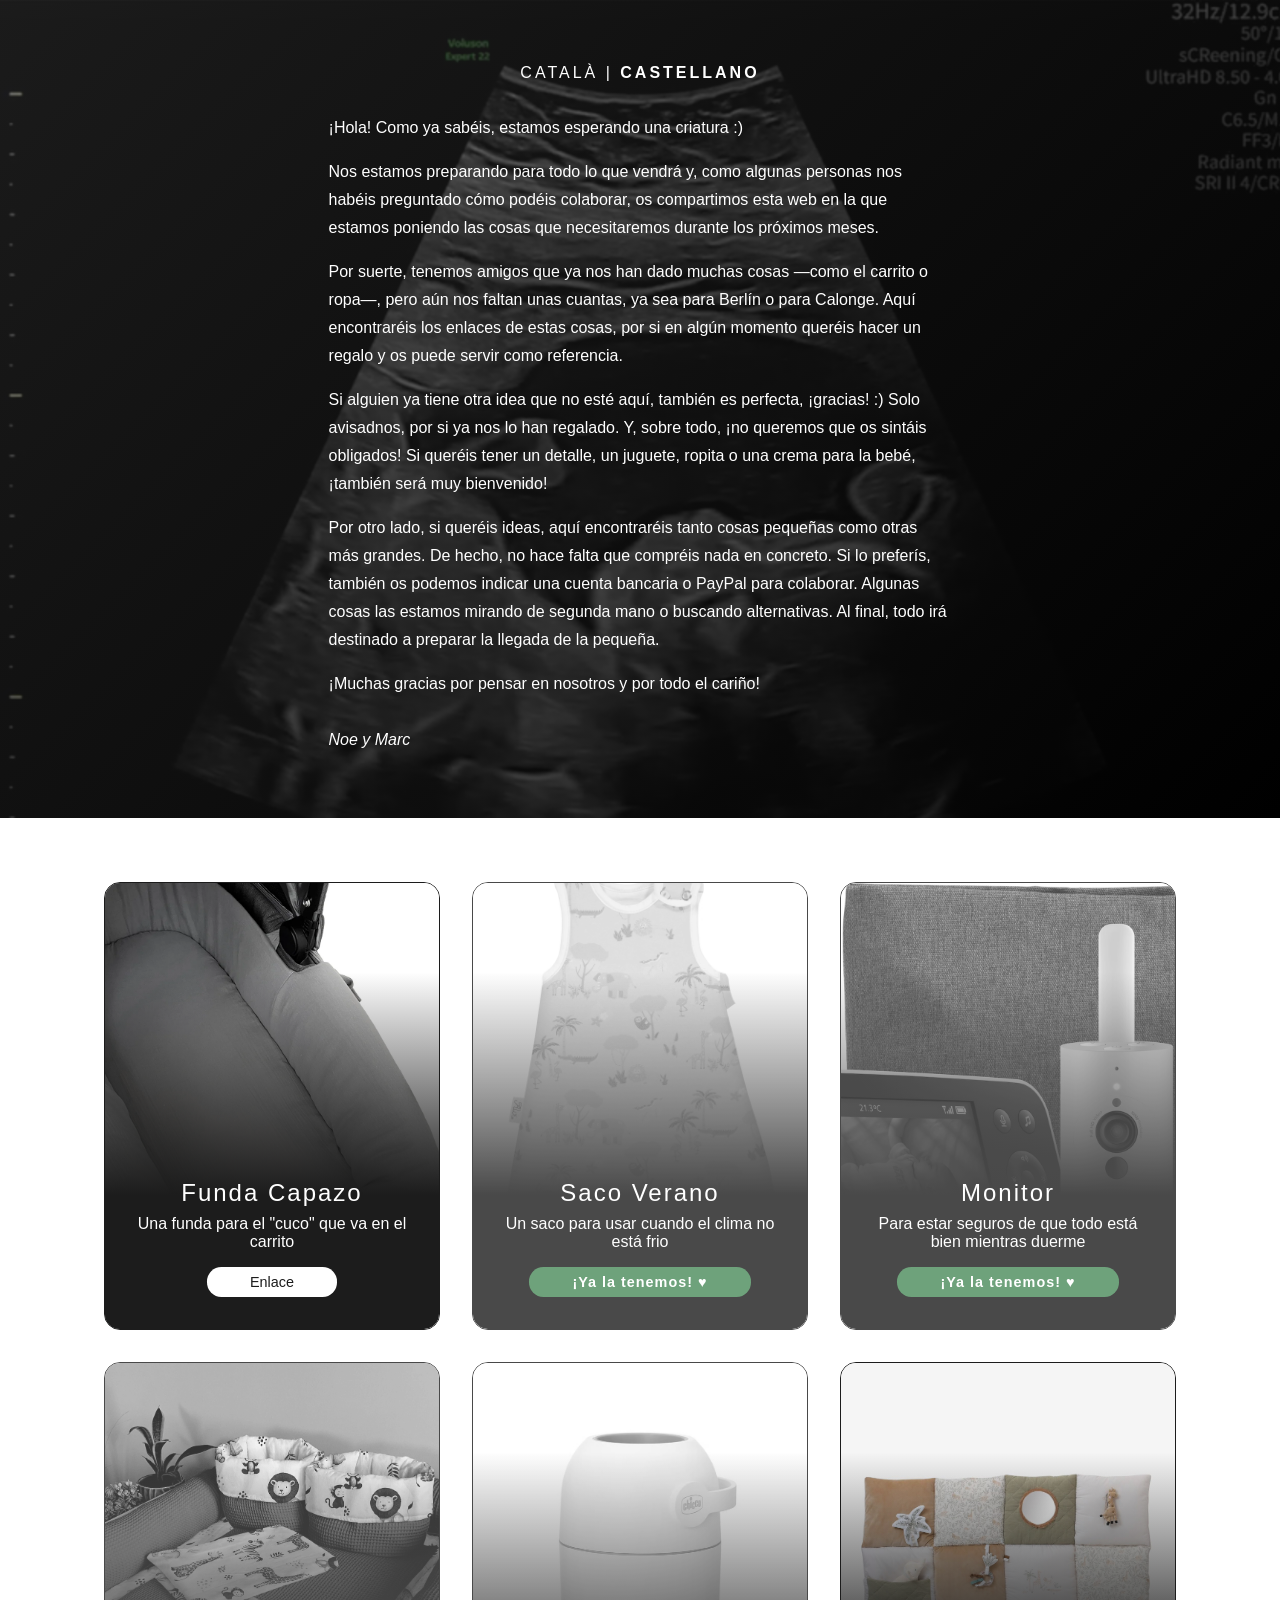
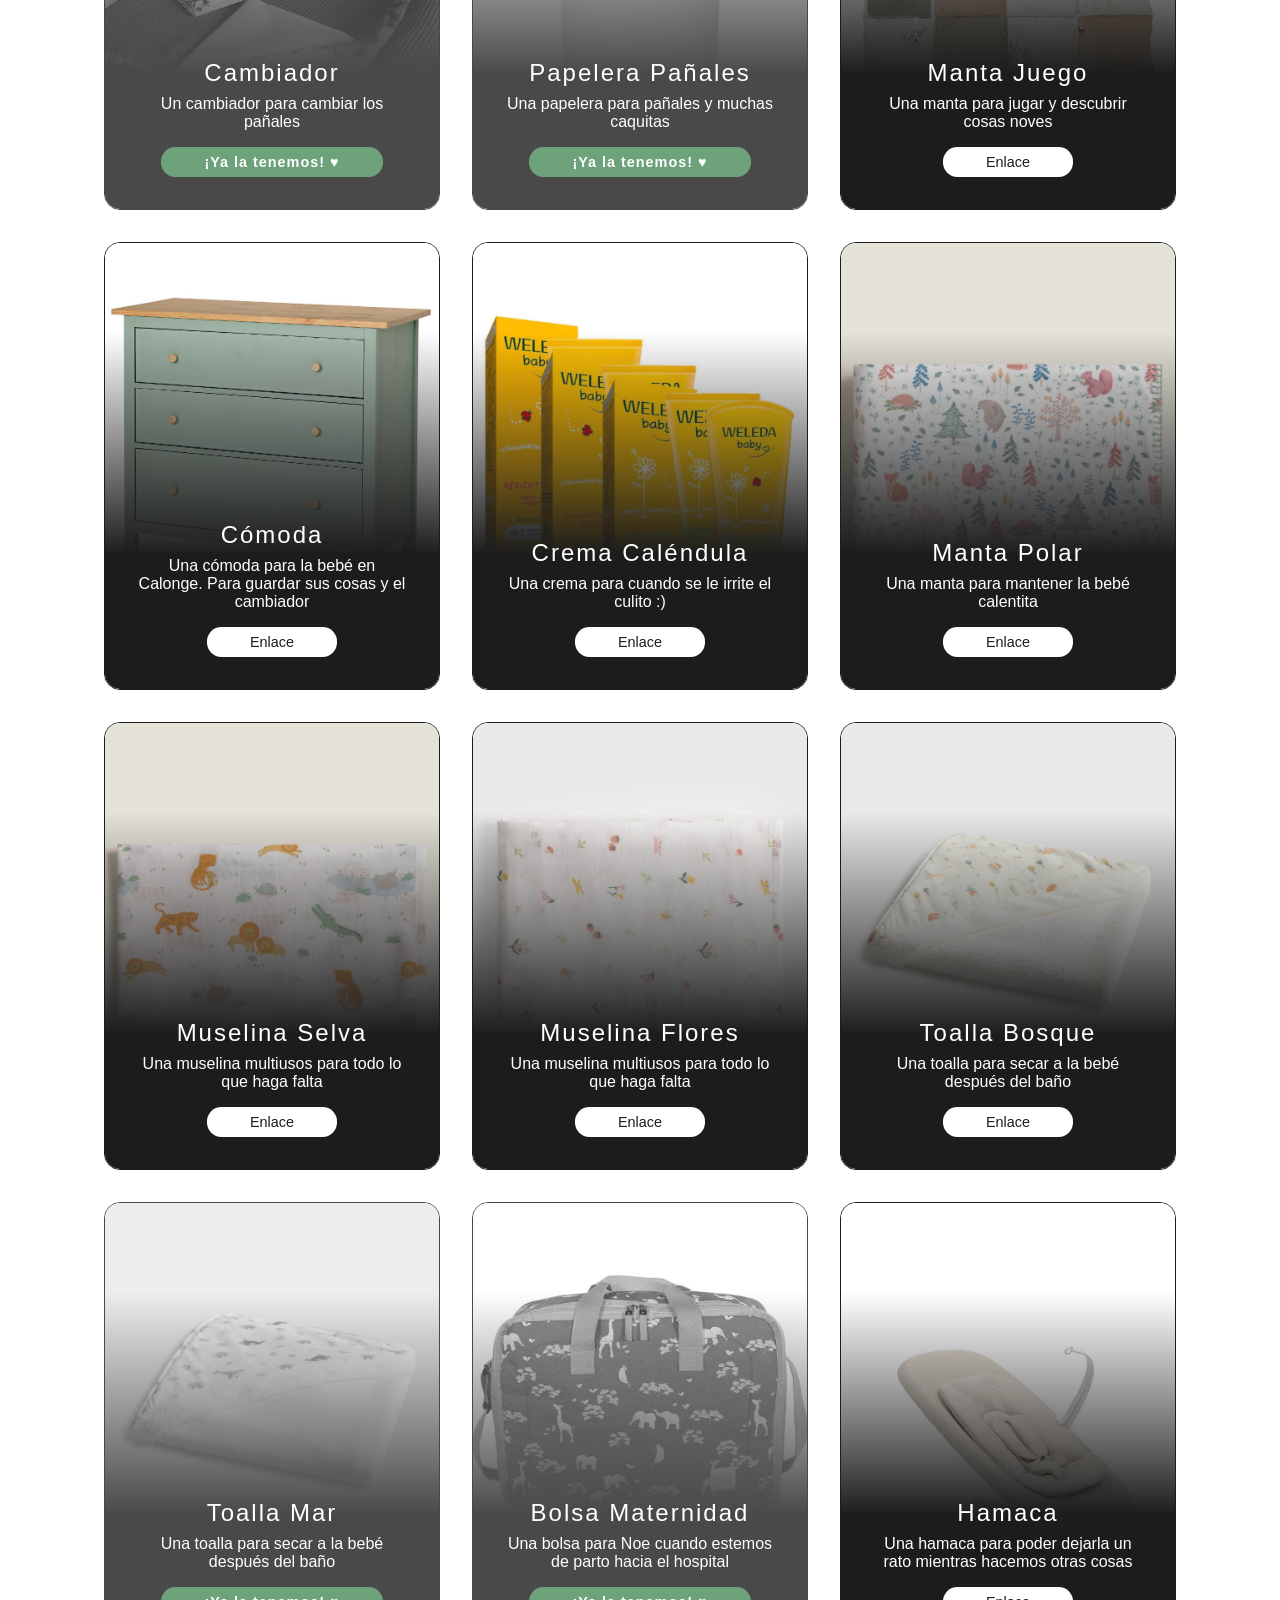
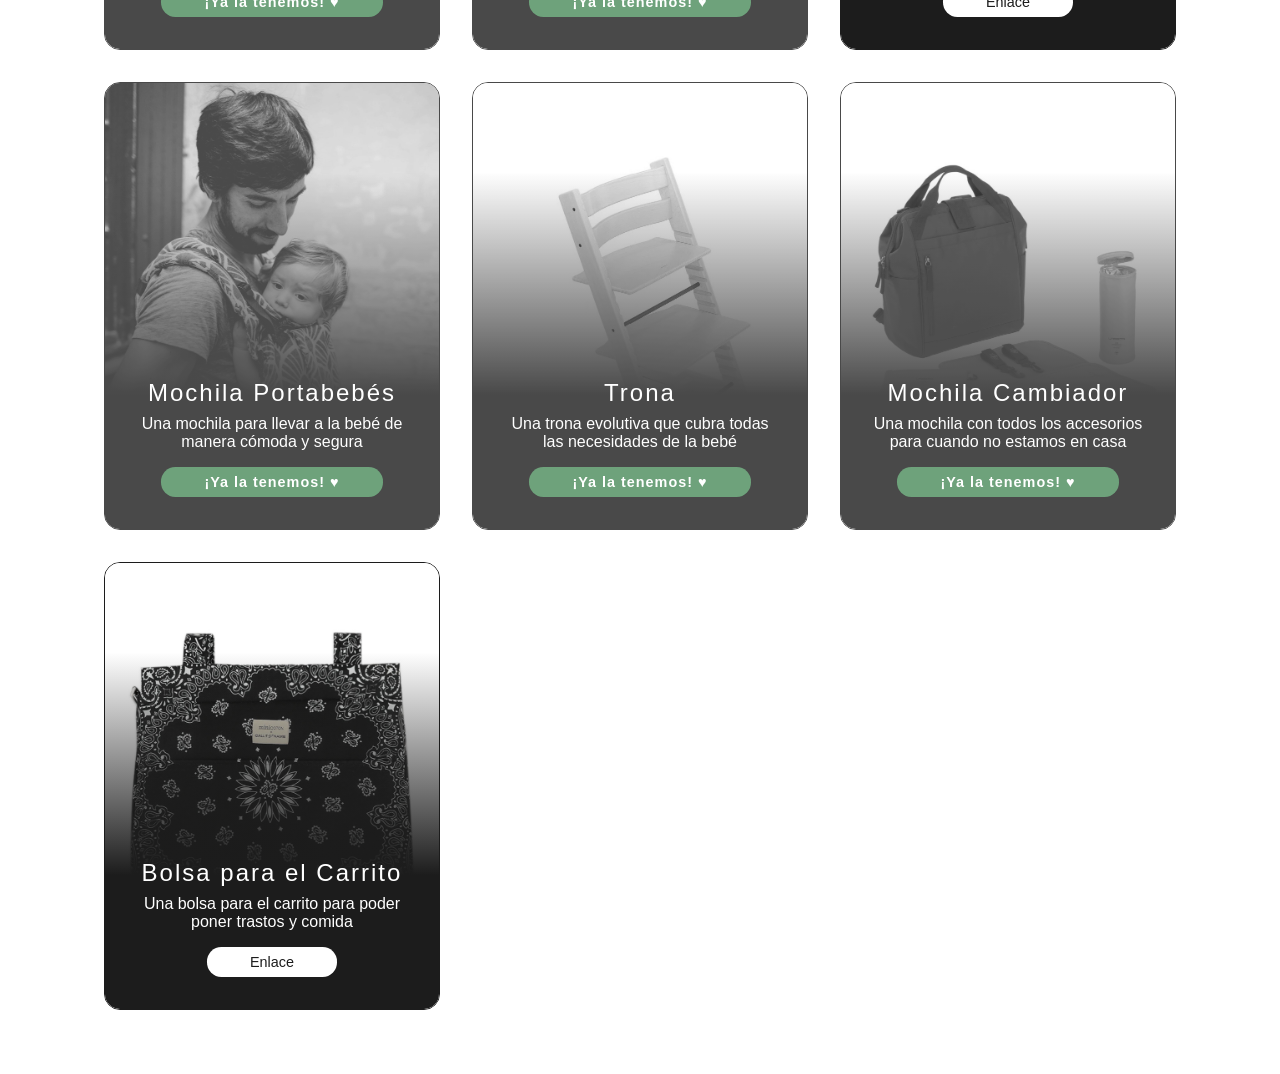
==== commit a4eb00af: "chore: marca tenguis" ====
--- a/es.html
+++ b/es.html
@@ -49,12 +49,13 @@
       </div>
     </div>
 
-    <div class="tarjeta">
+    <div class="tarjeta tengui">
       <img alt="monitor" src="img/sac.jpg">
       <div class="overlay">
         <h3>Saco Verano</h3>
         <p>Un saco para usar cuando el clima no está frio</p>
-        <a target="_blank" href="https://www.alvi.de/products/baby-maxime-jungle?variant=51499314282837">Enlace</a>
+        <!-- <a target="_blank" href="https://www.alvi.de/products/baby-maxime-jungle?variant=51499314282837">Enlace</a> -->
+        <span class="banner">¡Ya la tenemos! ♥</span>
       </div>
     </div>
 
@@ -80,7 +81,7 @@
       </div>
     </div>
 
-    <div class="tarjeta">
+    <div class="tarjeta tengui">
       <img alt="papelera pañales" src="img/panyals.jpg">
       <div class="overlay">
         <h3>Papelera Pañales</h3>
@@ -161,13 +162,14 @@
       </div>
     </div>
 
-    <div class="tarjeta">
+    <div class="tarjeta tengui">
       <img alt="toalla mar" src="img/tovallola.jpg">
       <div class="overlay">
         <h3>Toalla Mar</h3>
         <p>Una toalla para secar a la bebé después del baño</p>
-        <a target="_blank"
-          href="https://www.textura-interiors.com/products/toalla-bano-algodon-sealu-blanco-bebe-bano">Enlace</a>
+        <!-- <a target="_blank"
+          href="https://www.textura-interiors.com/products/toalla-bano-algodon-sealu-blanco-bebe-bano">Enlace</a> -->
+        <span class="banner">¡Ya la tenemos! ♥</span>
       </div>
     </div>
 
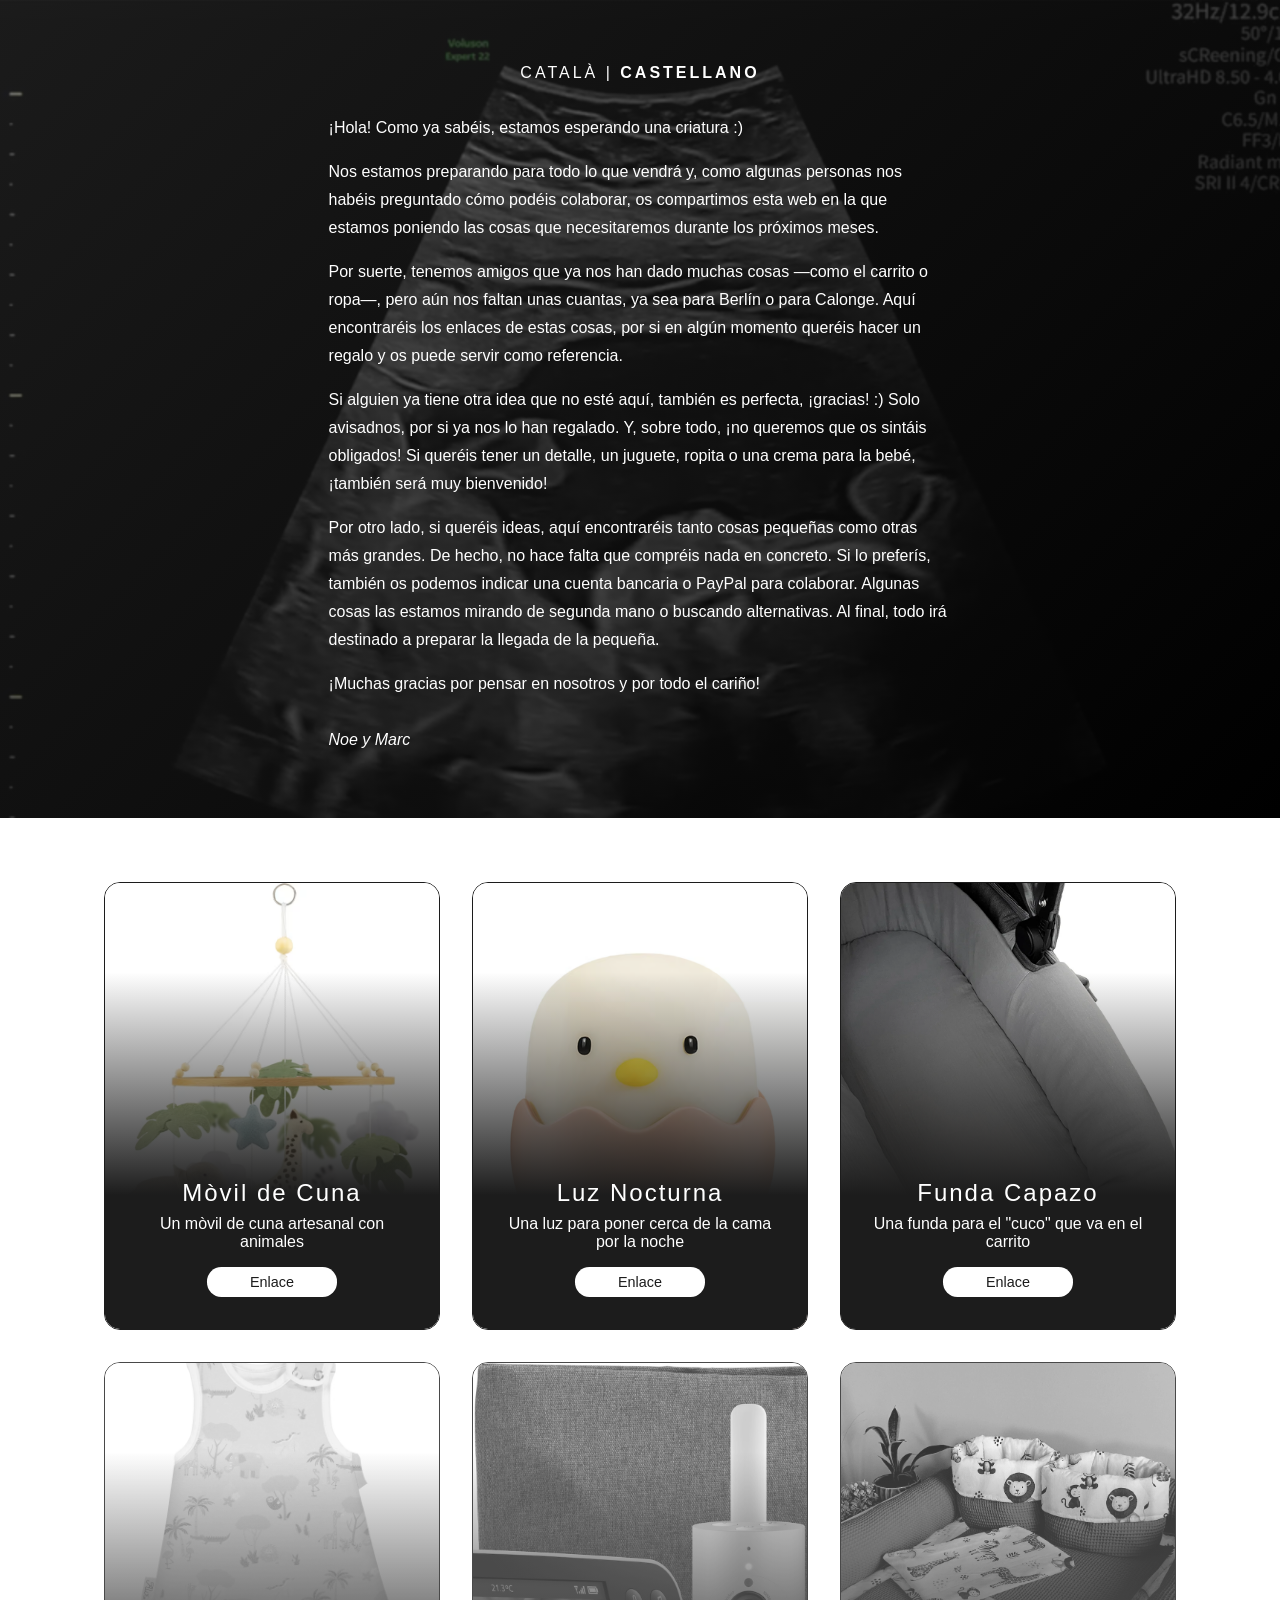
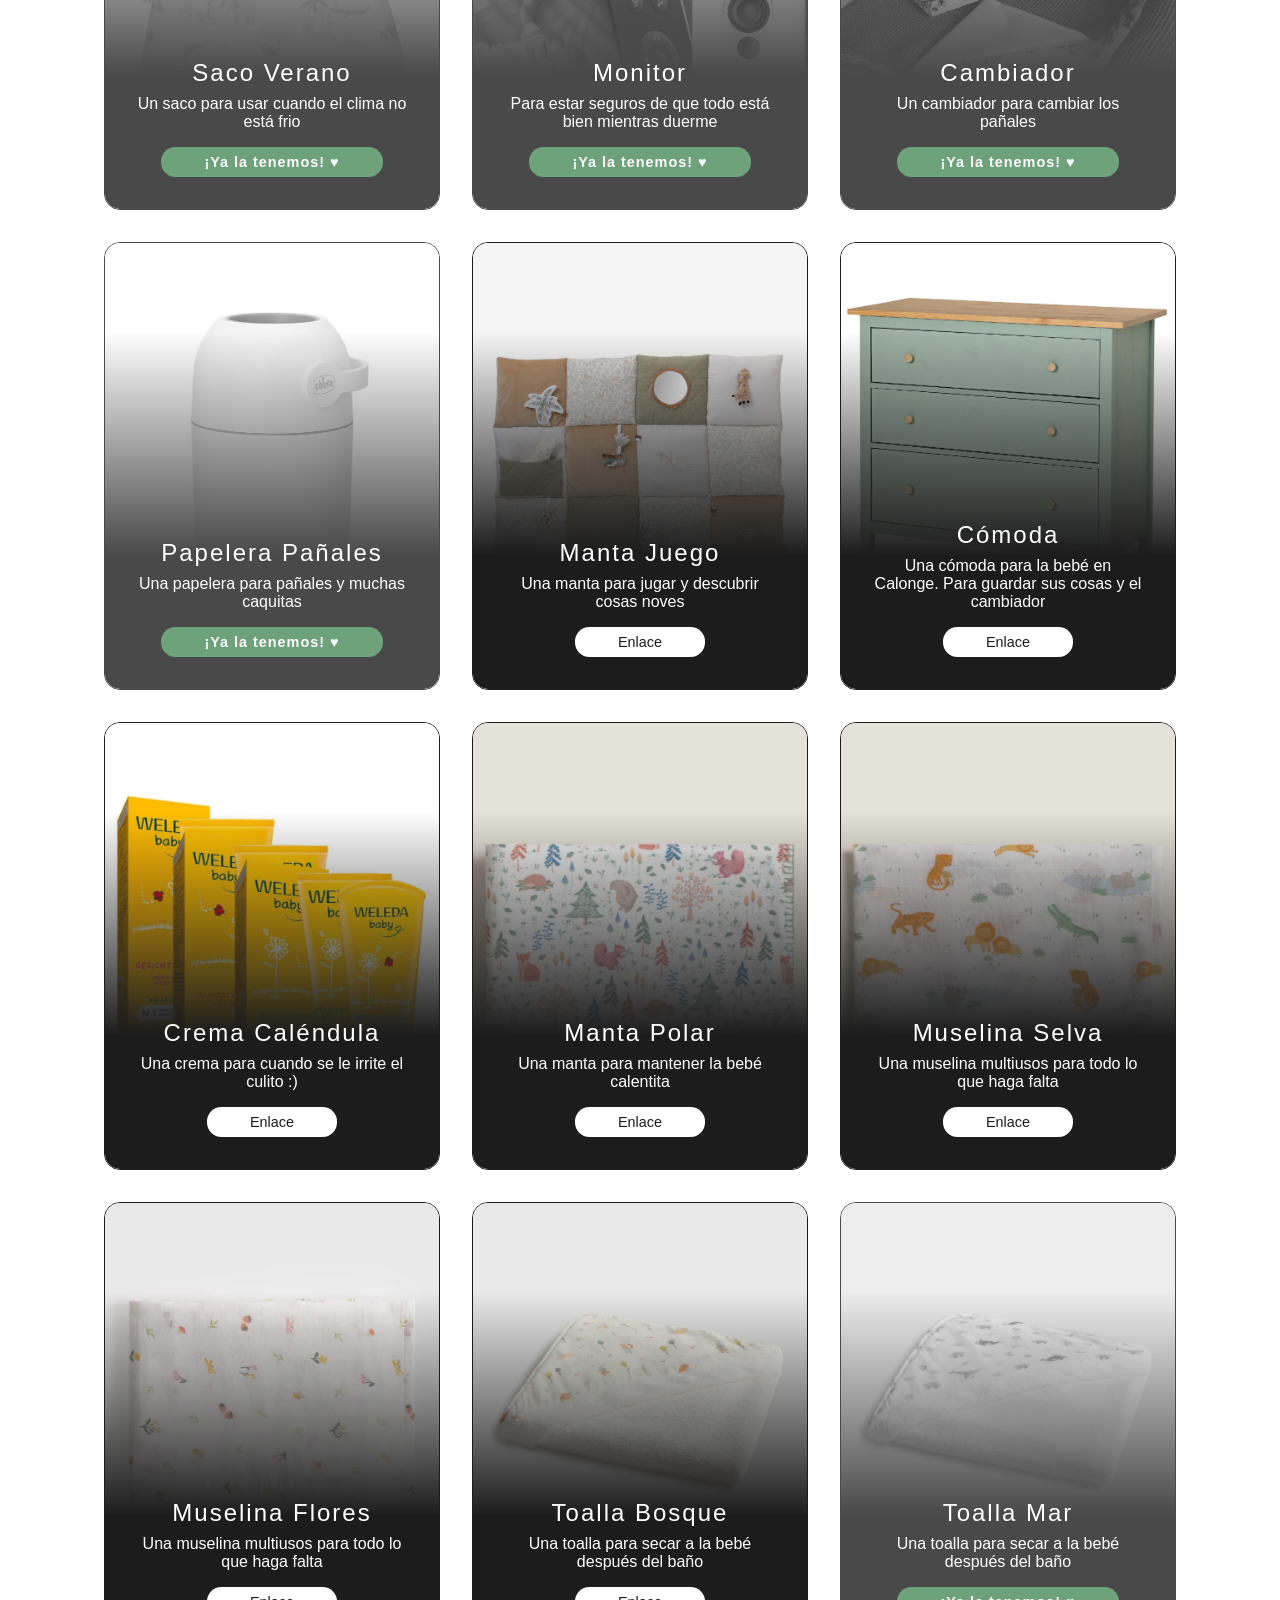
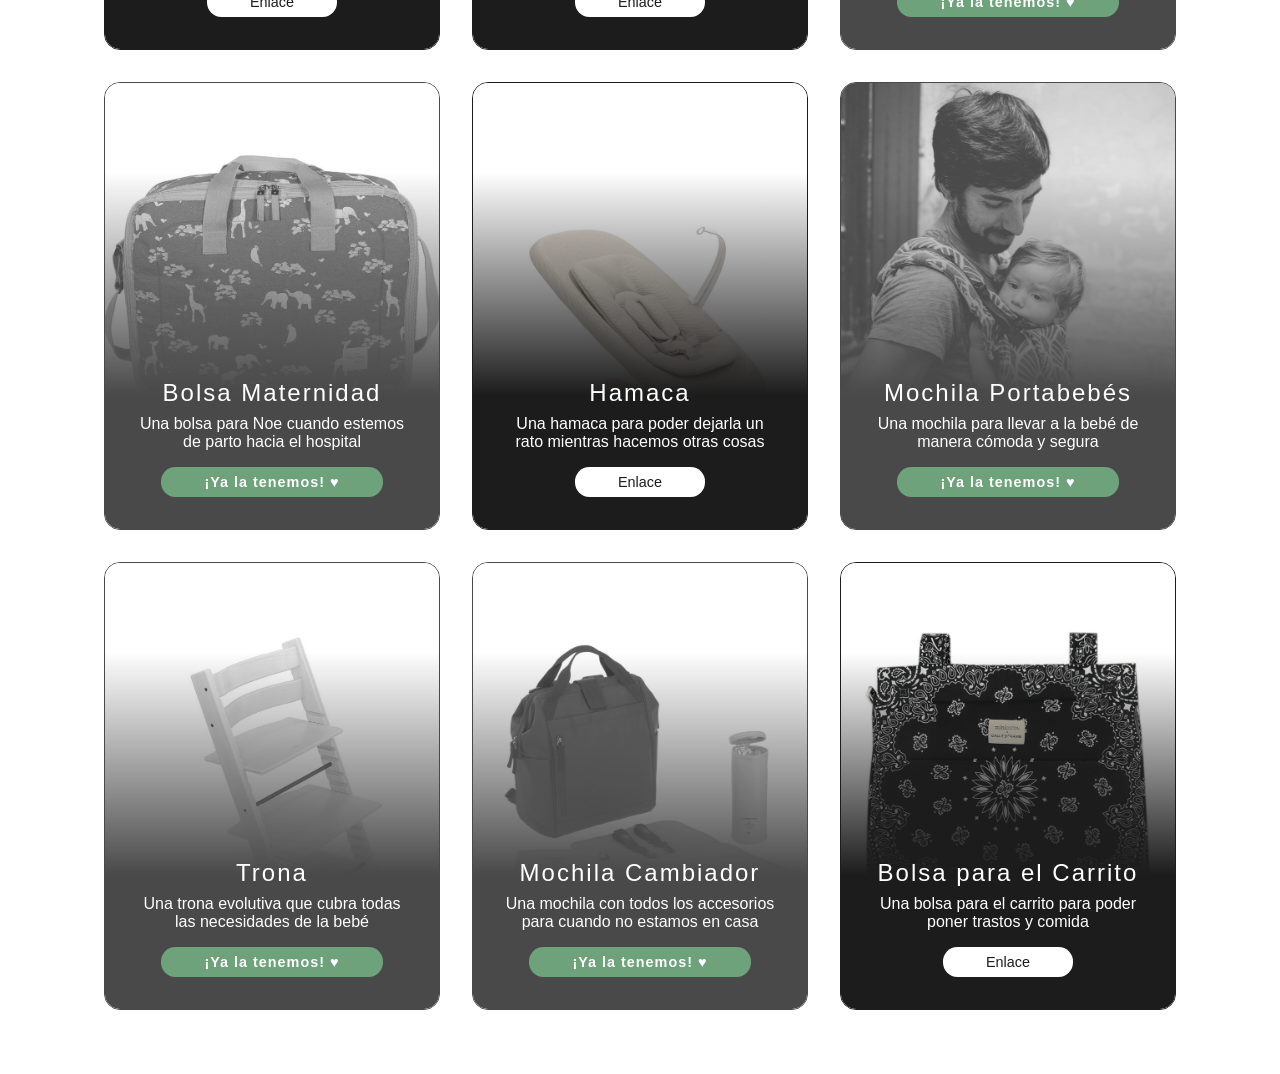
==== commit 21c1701b: "feat: afegeix llum i mòbil" ====
--- a/es.html
+++ b/es.html
@@ -40,6 +40,25 @@
   <section class="productes">
 
     <div class="tarjeta">
+      <img alt="movil" src="img/movil.jpg">
+      <div class="overlay">
+        <h3>Mòvil de Cuna</h3>
+        <p>Un mòvil de cuna artesanal con animales</p>
+        <a target="_blank" href="https://www.maisonsdumonde.com/ES/es/p/movil-la-sabana-M23078314.htm">Enlace</a>
+      </div>
+    </div>
+
+    <div class="tarjeta">
+      <img alt="llum" src="img/llum.jpg">
+      <div class="overlay">
+        <h3>Luz Nocturna</h3>
+        <p>Una luz para poner cerca de la cama por la noche</p>
+        <a target="_blank"
+          href="https://www.babyone.de/nachtlicht/megalight/eggy-egg-nachtlicht/2000589451208.html">Enlace</a>
+      </div>
+    </div>
+
+    <div class="tarjeta">
       <img alt="funda" src="img/funda.jpg">
       <div class="overlay">
         <h3>Funda Capazo</h3>
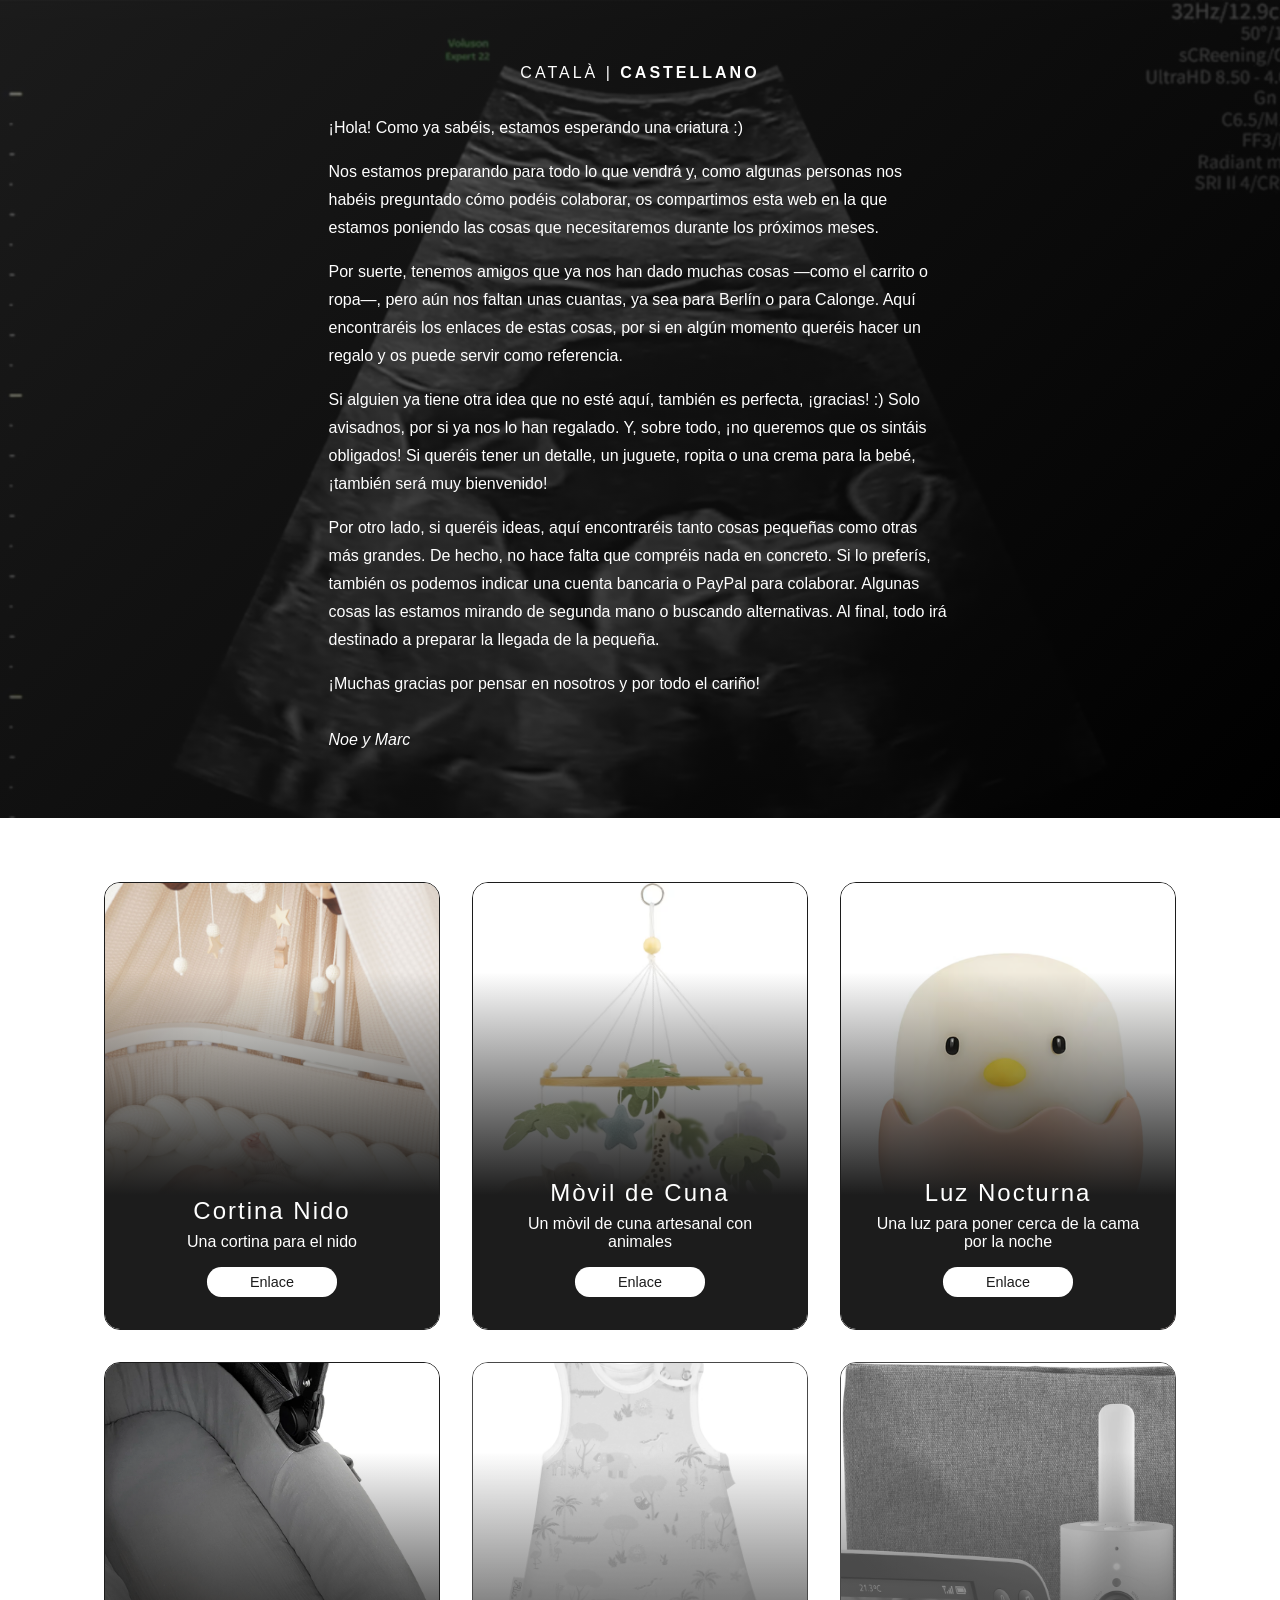
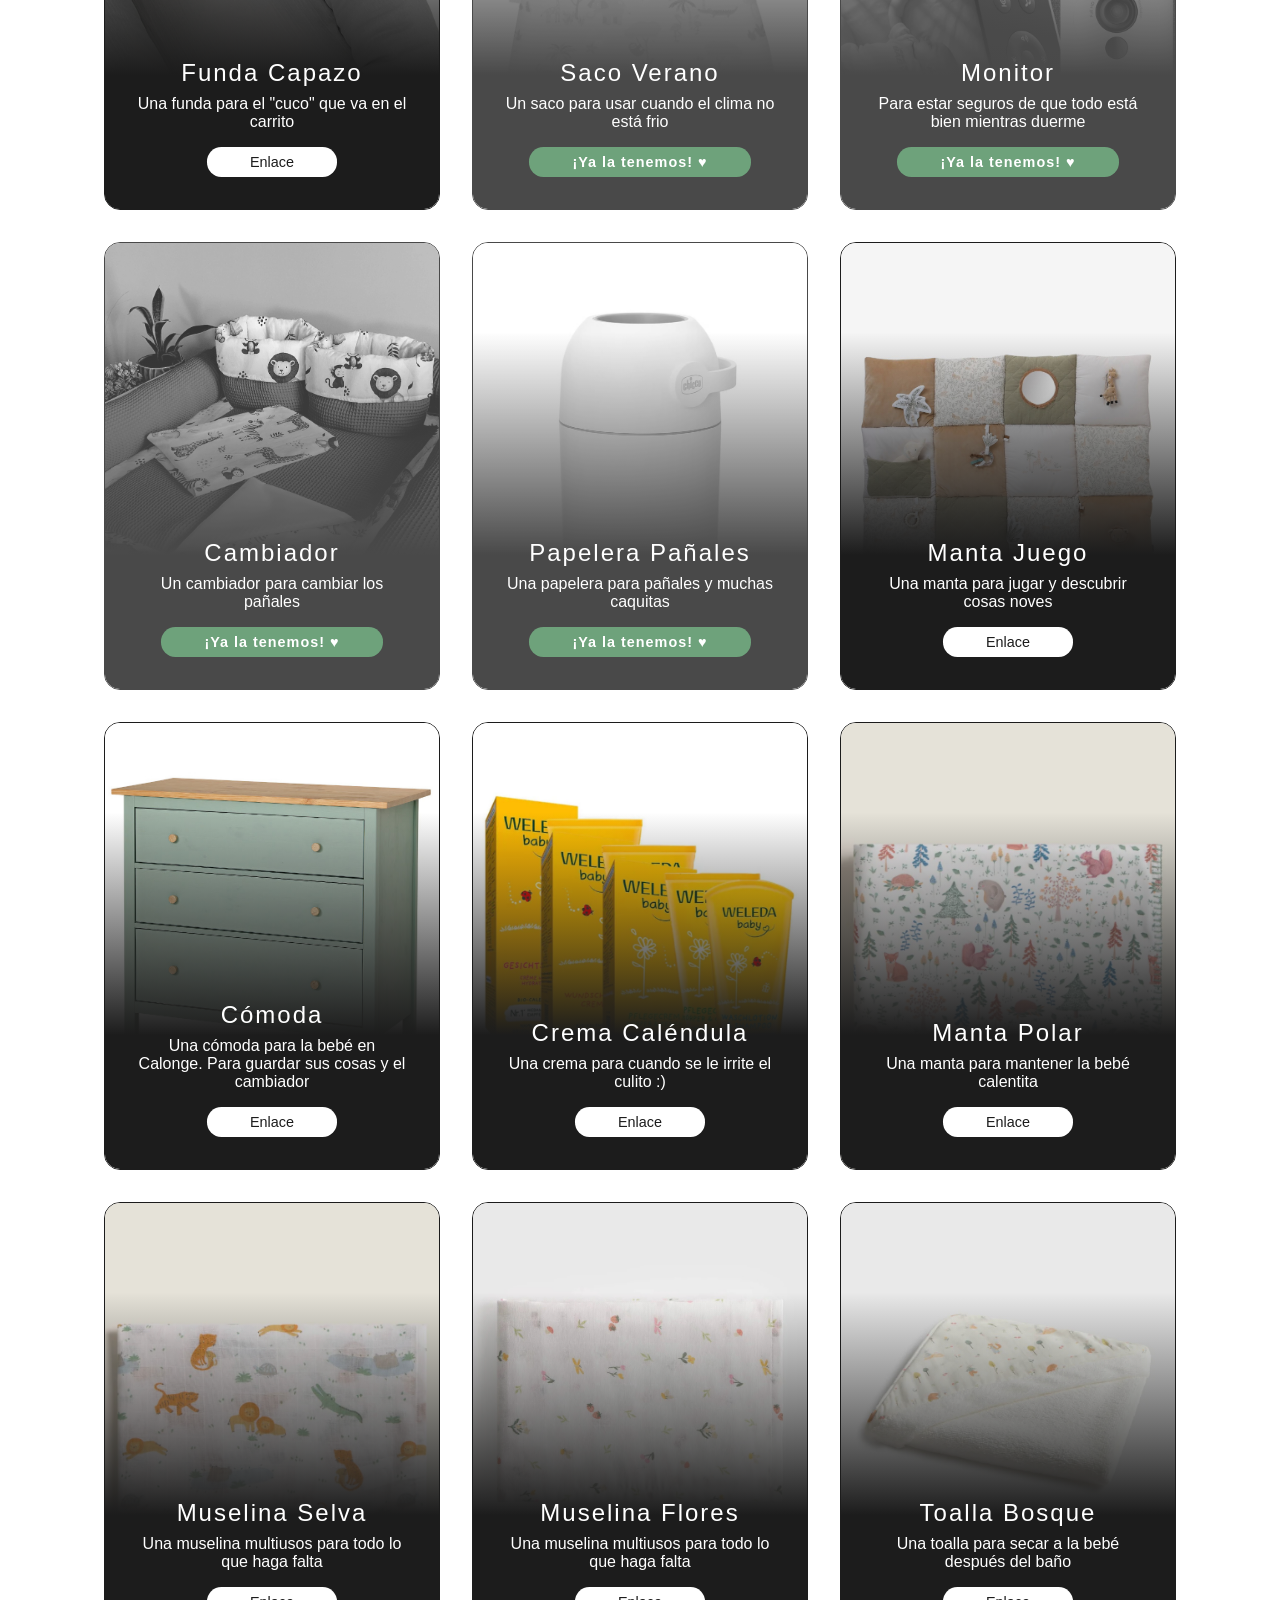
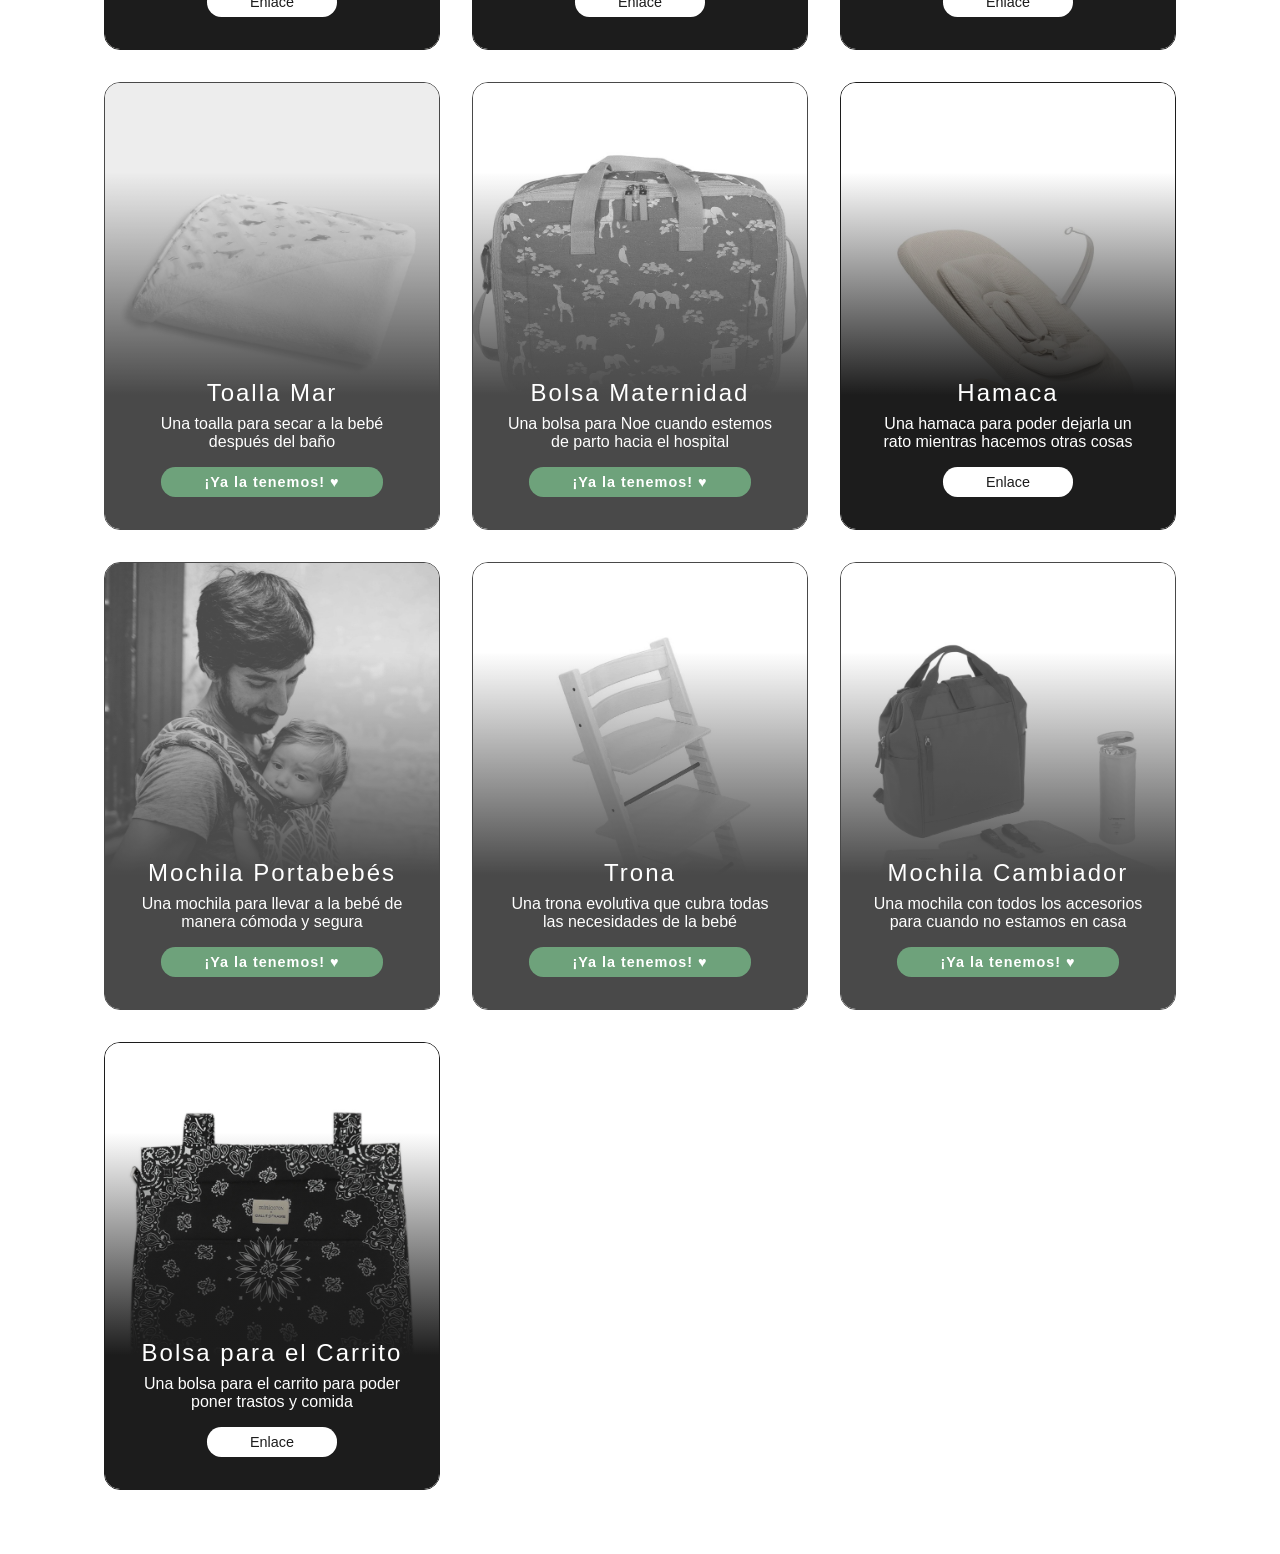
==== commit 429b5fe5: "feat: afegeix cortina niu" ====
--- a/es.html
+++ b/es.html
@@ -40,6 +40,16 @@
   <section class="productes">
 
     <div class="tarjeta">
+      <img alt="cortina nido" src="img/niu.jpg">
+      <div class="overlay">
+        <h3>Cortina Nido</h3>
+        <p>Una cortina para el nido</p>
+        <a target="_blank"
+          href="https://babybay.de/babybay-nestchen-waffelpique-passend-fuer-modell-maxi-boxspring-comfort-und-comfort-plus-jadegruen">Enlace</a>
+      </div>
+    </div>
+
+    <div class="tarjeta">
       <img alt="movil" src="img/movil.jpg">
       <div class="overlay">
         <h3>Mòvil de Cuna</h3>
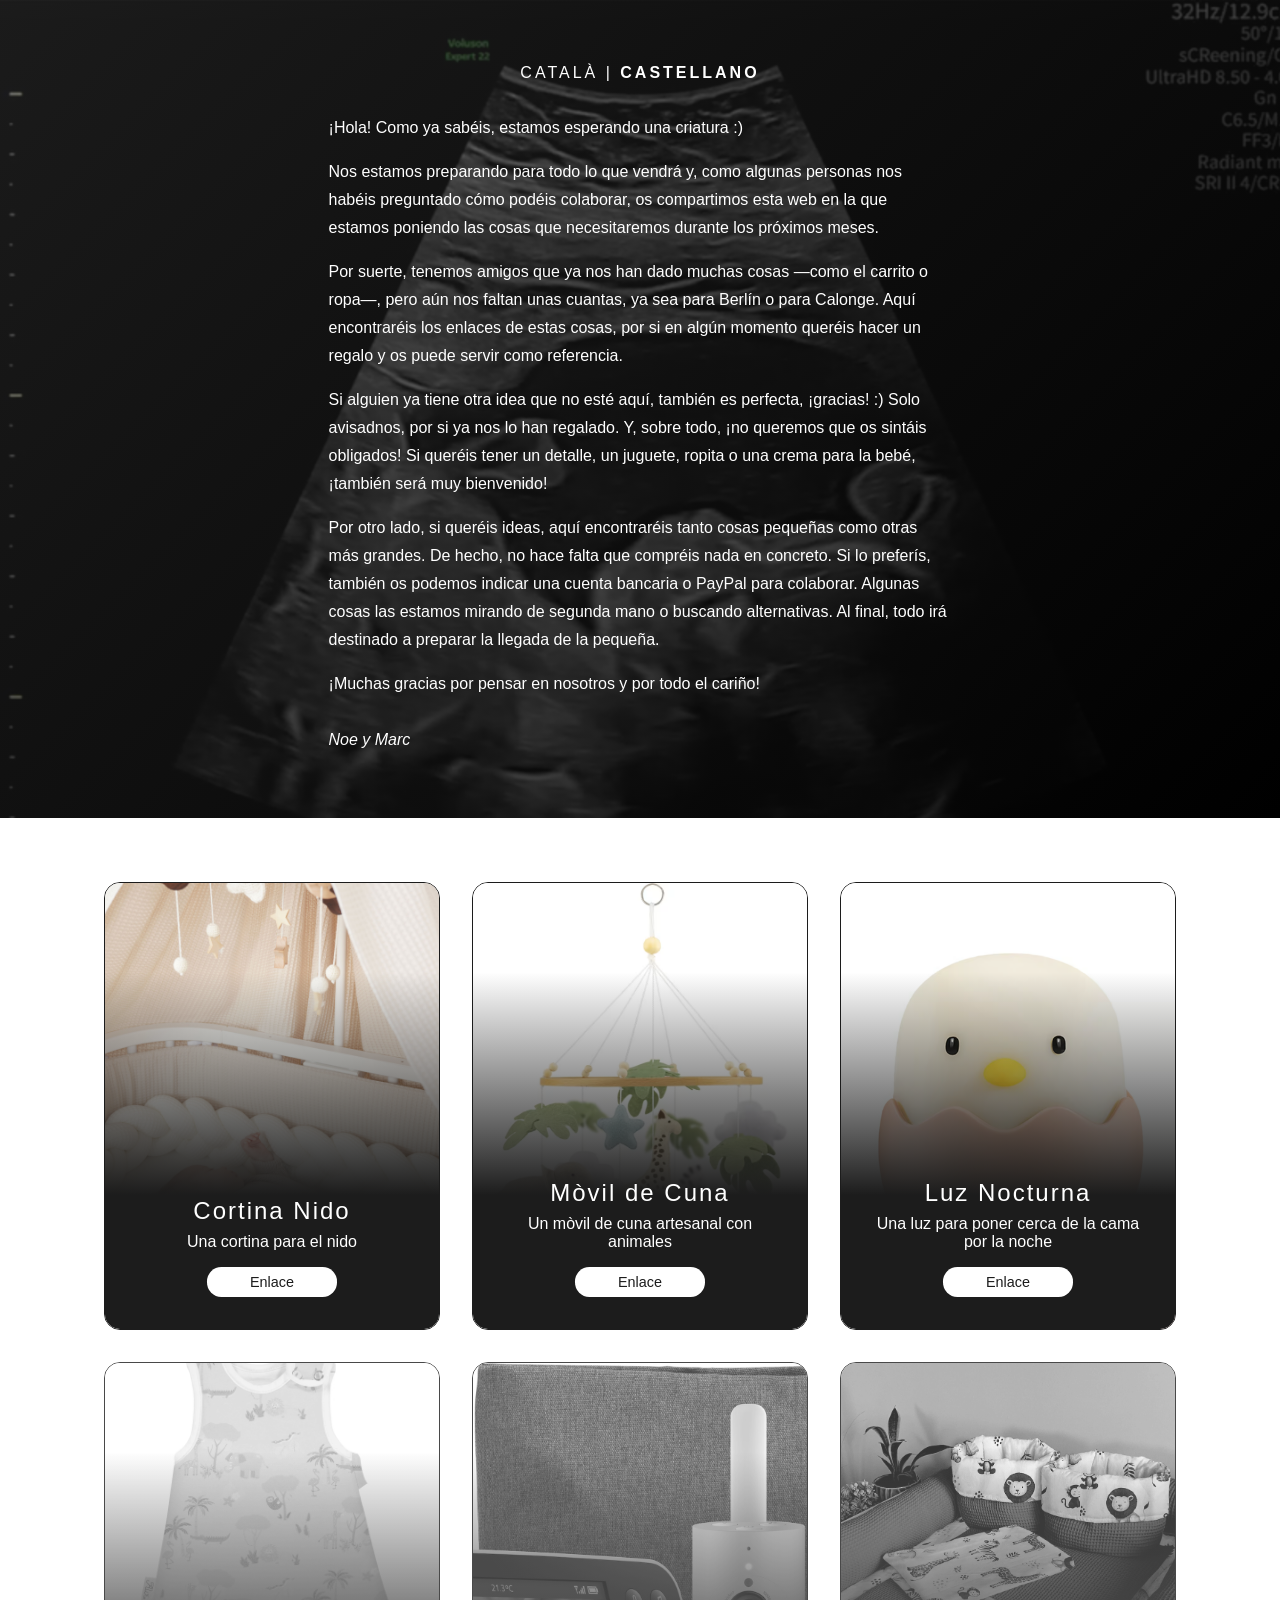
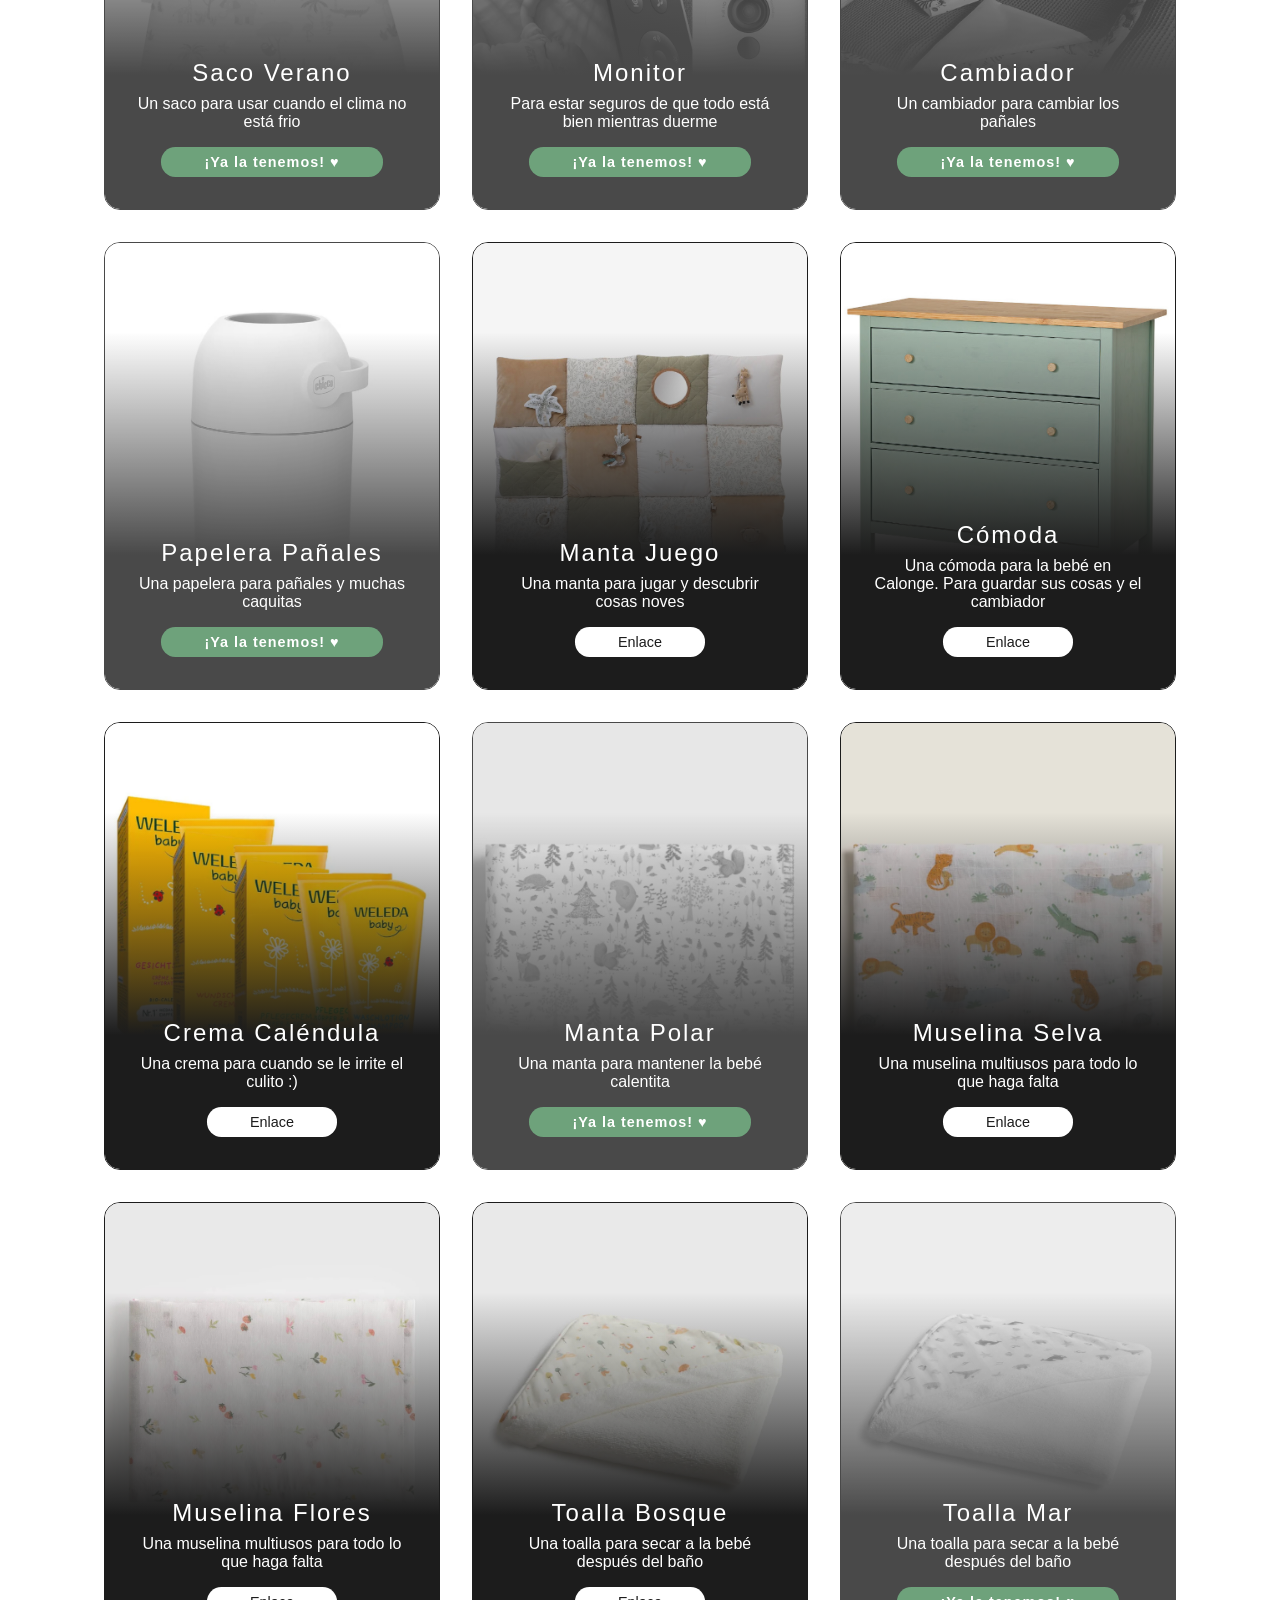
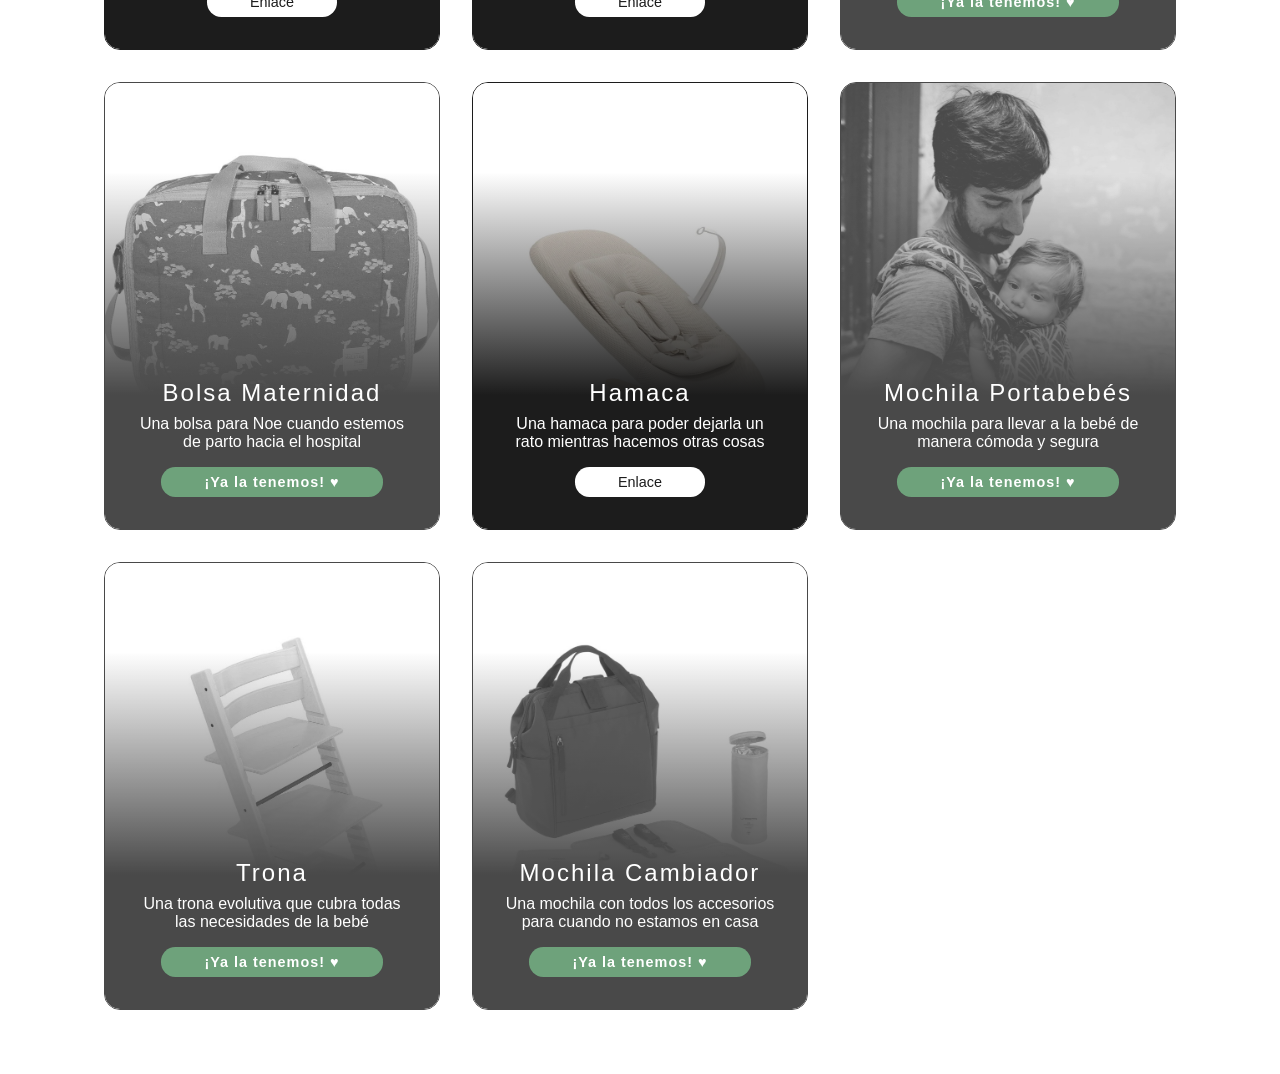
==== commit e3ccf42e: "feat: actualitza llista" ====
--- a/es.html
+++ b/es.html
@@ -68,7 +68,7 @@
       </div>
     </div>
 
-    <div class="tarjeta">
+    <!-- <div class="tarjeta">
       <img alt="funda" src="img/funda.jpg">
       <div class="overlay">
         <h3>Funda Capazo</h3>
@@ -76,7 +76,7 @@
         <a target="_blank"
           href="https://minicoton.com/ca/products/funda-capazo-cybex-priam-blau-polsegos?pr_prod_strat=e5_desc&pr_rec_id=314387182&pr_rec_pid=8526812414142&pr_ref_pid=8526823751870&pr_seq=uniform&variant=45215392628926">Enlace</a>
       </div>
-    </div>
+    </div> -->
 
     <div class="tarjeta tengui">
       <img alt="monitor" src="img/sac.jpg">
@@ -151,13 +151,14 @@
       </div>
     </div>
 
-    <div class="tarjeta">
+    <div class="tarjeta tengui">
       <img alt="manta" src="img/manta.jpg">
       <div class="overlay">
         <h3>Manta Polar</h3>
         <p>Una manta para mantener la bebé calentita</p>
-        <a target="_blank"
-          href="https://www.textura-interiors.com/products/plaids-poliester-bosqui-blanco-bebe-cama">Enlace</a>
+        <!-- <a target="_blank"
+          href="https://www.textura-interiors.com/products/plaids-poliester-bosqui-blanco-bebe-cama">Enlace</a> -->
+        <span class="banner">¡Ya la tenemos! ♥</span>
       </div>
     </div>
 
@@ -251,7 +252,7 @@
       </div>
     </div>
 
-    <div class="tarjeta">
+    <!-- <div class="tarjeta">
       <img alt="bolsa" src="img/bossa.jpg">
       <div class="overlay">
         <h3>Bolsa para el Carrito</h3>
@@ -259,7 +260,7 @@
         <a target="_blank"
           href="https://minicoton.com/ca/collections/icona/products/bossa-icon-negra-3?variant=45215383224510">Enlace</a>
       </div>
-    </div>
+    </div> -->
 
   </section>
 
